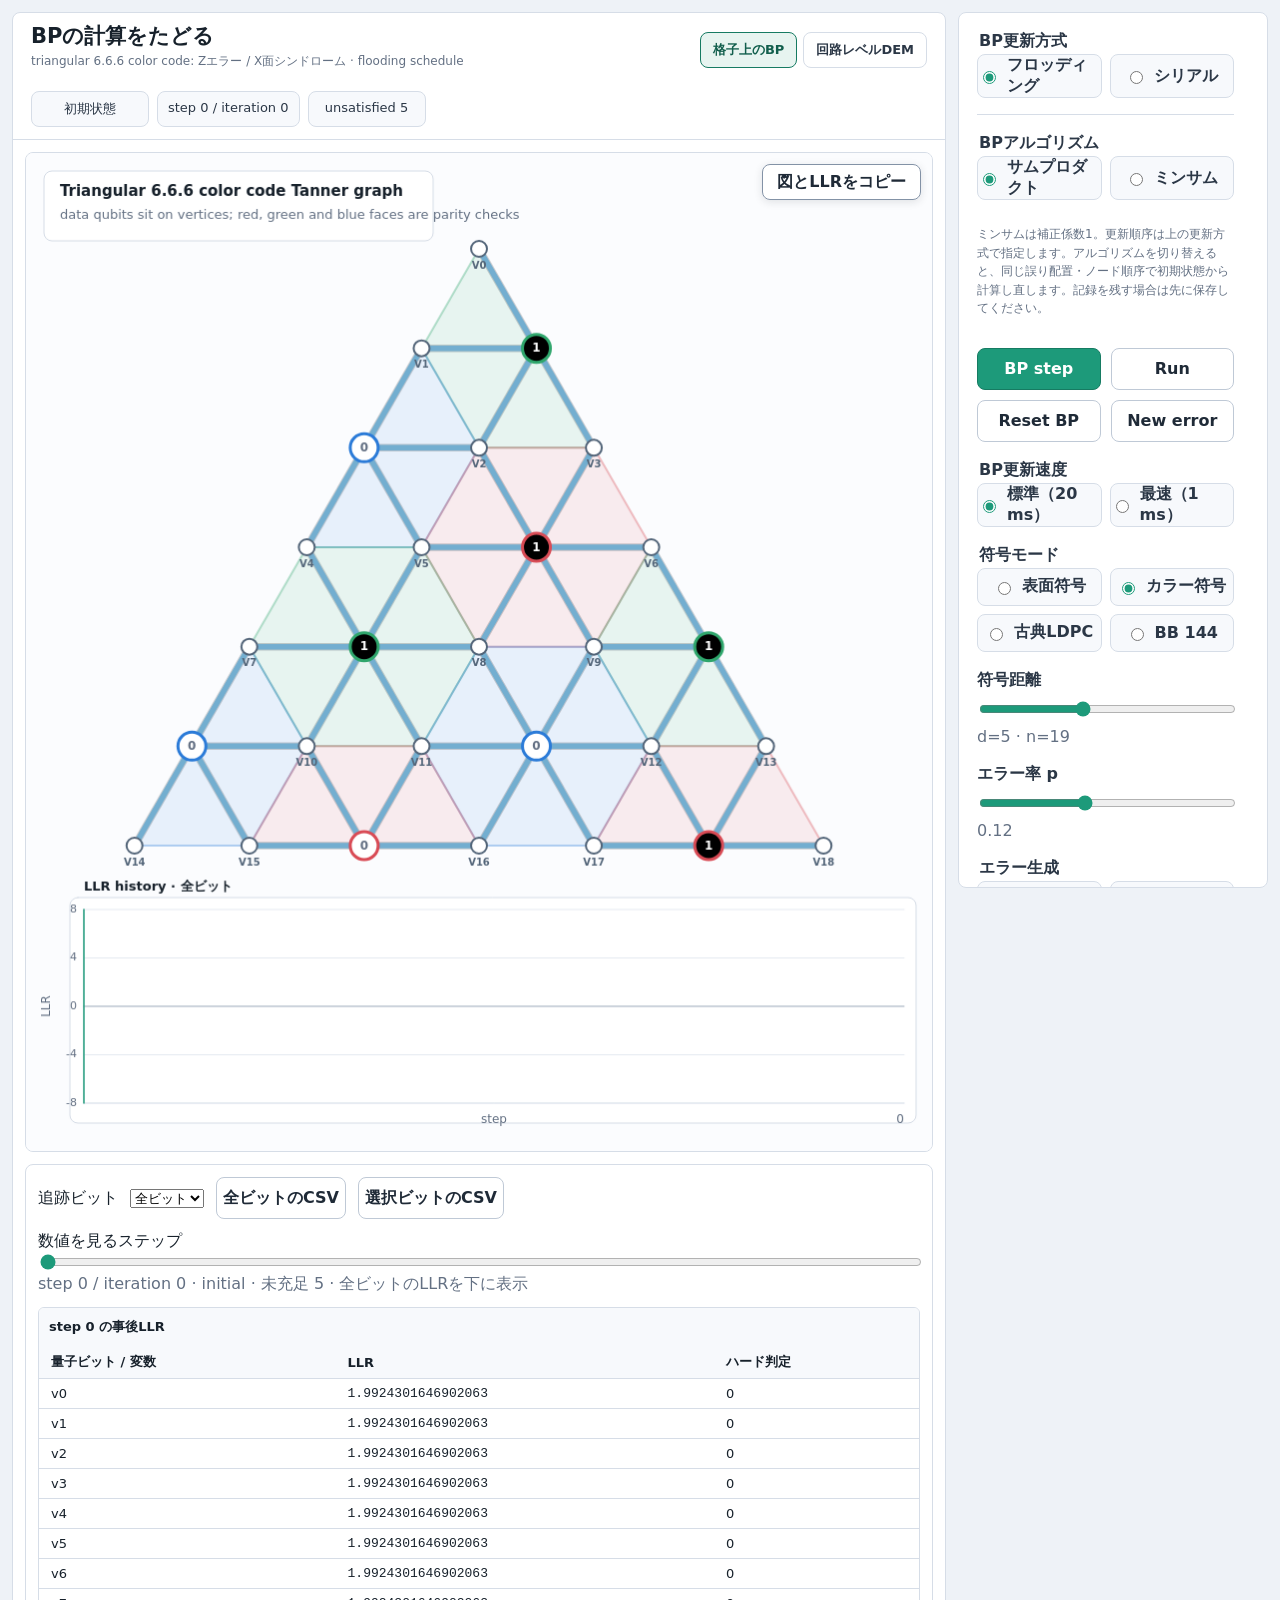
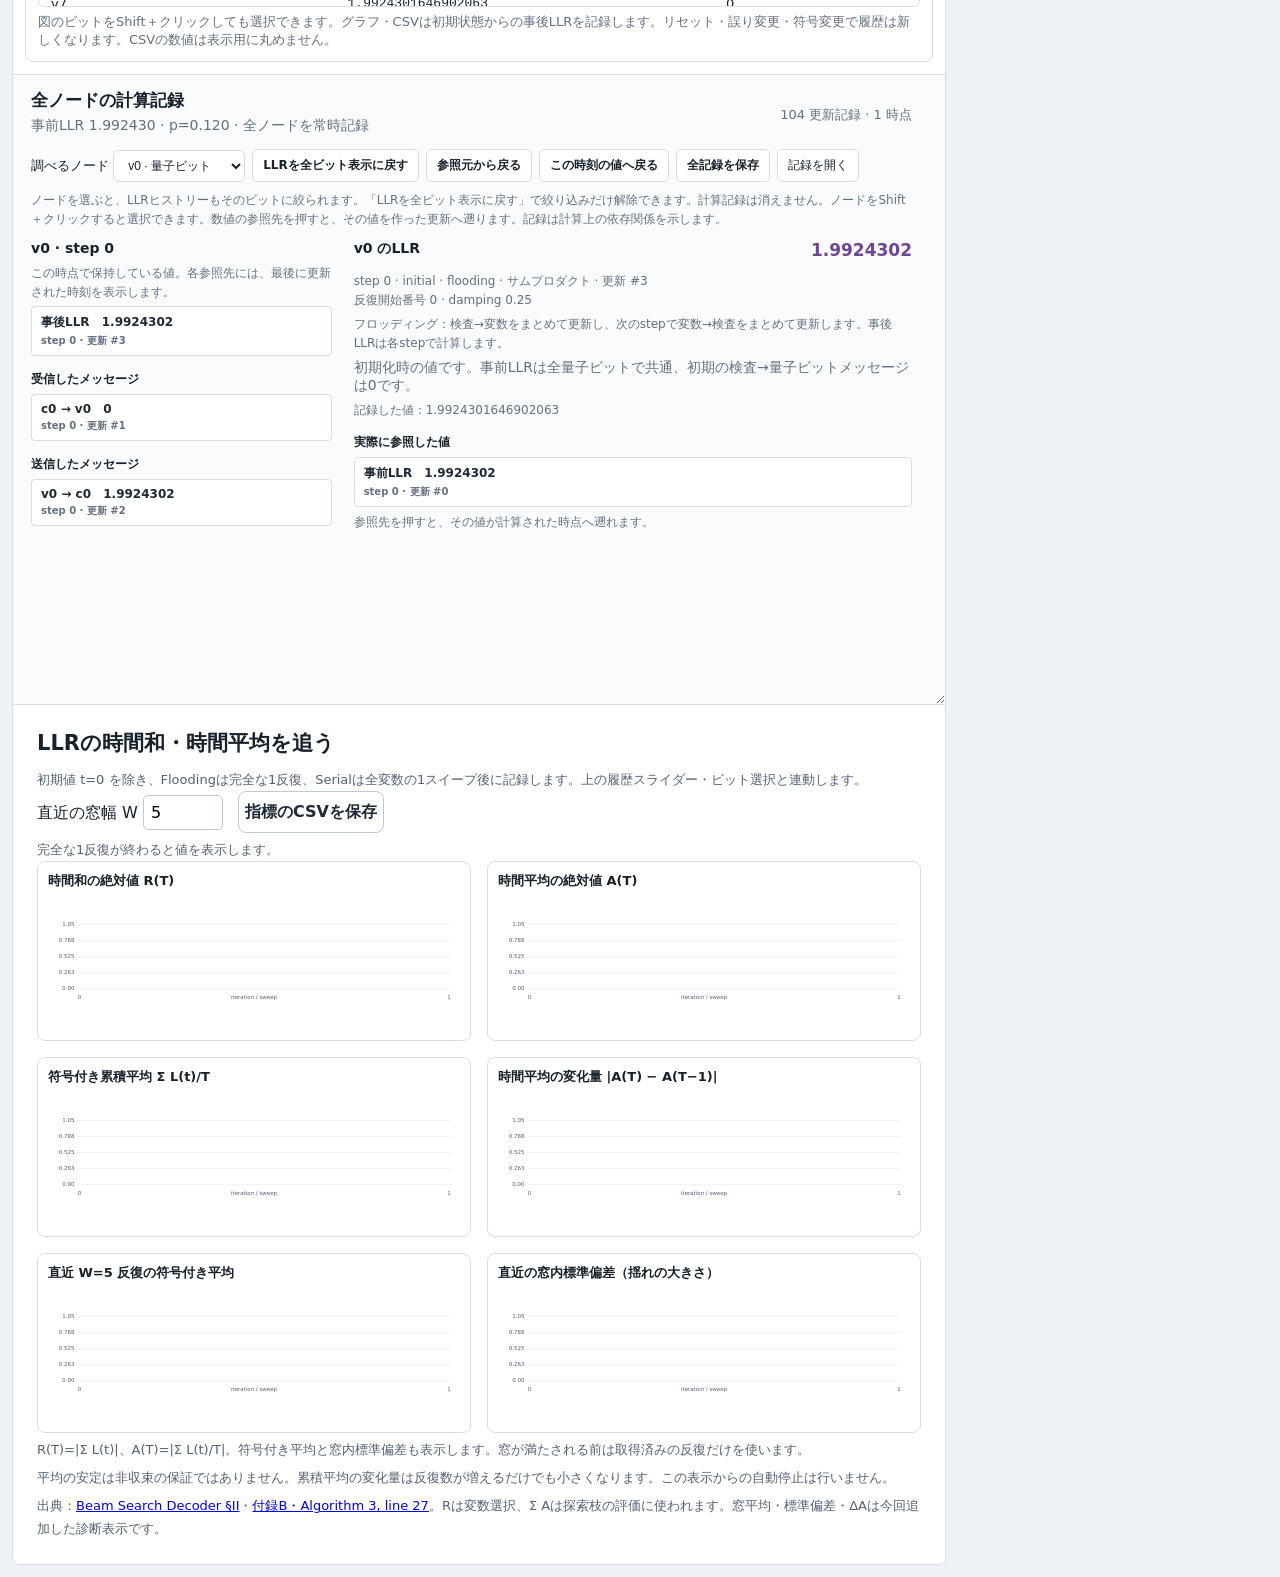
==== index.html @ b5818b8a "Continue ensemble histories after syndrome matches and export all BP histories" ====
<!doctype html>
<html lang="ja">
  <head>
    <meta charset="utf-8" />
    <meta name="viewport" content="width=device-width, initial-scale=1" />
    <title>BPの計算をたどる</title>
    <link rel="stylesheet" href="styles.css?v=large-20261025" /><link rel="stylesheet" href="trace.css?v=layout-20261029" />
  <link rel="stylesheet" href="metrics.css?v=20261112" />
    <link rel="stylesheet" href="ensemble.css?v=continue-20261113" />
  <link rel="stylesheet" href="llr-values.css?v=20261113" />
  </head>
  <body>
    <main class="app">
      <section class="workspace" aria-label="BP visualizer">
        <header class="topbar">
          <div>
            <h1>BPの計算をたどる</h1>
            <p id="modeDescription">Zエラー / Xシンドロームの belief propagation</p>
          </div>

          <nav class="pageNav" aria-label="visualizer pages"><a class="active" href="index.html">格子上のBP</a><a href="circuit-level.html">回路レベルDEM</a></nav>
          <div class="stats" aria-live="polite">
            <span id="phaseLabel">初期状態</span>
            <span id="iterationLabel">iteration 0</span>
            <span id="unsatLabel">unsatisfied 0</span>
          </div>
        </header>

        <div class="canvasShell">
          <canvas id="bpCanvas" width="1100" height="820"></canvas>
          <button id="copyImageButton" class="copyImageButton" type="button">図とLLRをコピー</button>
        </div>

        <section class="traceTracking" aria-label="LLR追跡" style="padding:12px;border:1px solid #d6dde7;border-radius:8px;background:#fff">
          <div style="display:flex;gap:12px;align-items:center;flex-wrap:wrap">
            <label for="llrBit">追跡ビット</label>
            <select id="llrBit" aria-label="追跡ビット"><option value="">全ビット</option></select>
            <button id="llrExportAll" type="button">全ビットのCSV</button>
            <button id="llrExportSelected" type="button" disabled>選択ビットのCSV</button>
          </div>
          <label for="llrCursor" style="display:block;margin-top:12px">数値を見るステップ</label>
          <input id="llrCursor" type="range" min="0" max="0" value="0" step="1" style="width:100%">
          <output id="llrValue" style="display:block;font-variant-numeric:tabular-nums;overflow-wrap:anywhere"></output>
          <div class="llrValuesWrap" tabindex="0" aria-label="選択stepのLLR値一覧">
            <table class="llrValuesTable">
              <caption id="llrValueCaption">step 0 の事後LLR</caption>
              <thead><tr><th scope="col">量子ビット / 変数</th><th scope="col">LLR</th><th scope="col">ハード判定</th></tr></thead>
              <tbody id="llrValueRows"></tbody>
            </table>
          </div>
          <p style="font-size:13px;color:#637083;margin-bottom:0">図のビットをShift＋クリックしても選択できます。グラフ・CSVは初期状態からの事後LLRを記録します。リセット・誤り変更・符号変更で履歴は新しくなります。CSVの数値は表示用に丸めません。</p>
        </section>

        <section id="ensembleResults" aria-label="ランダムBPの並列結果" hidden>
          <h2>ランダムBPの並列結果</h2>
          <p id="ensembleSummary"></p>
          <p>BP stepで全BPを1スイープずつ更新できます。Runで自動更新します。各BPのLLR履歴を同時表示します。横軸・縦軸とビットの色は全グラフで共通です。</p>
          <label><input id="ensembleEarlyStop" type="checkbox" /> シンドローム一致で早期終了する（次の実行から適用）</label>
          <div class="ensembleHistoryControls">
            <button id="ensembleSaveAll" type="button">全BPのLLR履歴を保存</button>
            <button id="ensembleHistoryRun" type="button">Run / 再開</button>
            <button id="ensembleHistoryStop" type="button">Stop / 一時停止</button>
            <button id="ensembleHistoryStep" type="button">BP step</button>
            <label>強調するビット <select id="ensembleFocusBit"><option value="">全ビット</option></select></label>
          </div>
          <div id="ensembleCharts" class="ensembleHistoryGrid"></div>
          <p>シンドローム一致は論理訂正の成功を保証しません。各BPは別Workerで実行し、実際のCPU同時実行数は端末に依存します。各BPのLLR履歴は保存しますが、単体Runの全メッセージ計算記録は保存しません。</p>
          <div class="ensembleTableWrap"><table><thead><tr><th>BP</th><th>状態</th><th>反復数</th><th>未充足数</th><th>詳細</th></tr></thead><tbody id="ensembleRows"></tbody></table></div>
        </section>

        <section class="tracePanel" aria-label="全ノードの計算記録" tabindex="0">
          <div class="traceHeading"><div><h2>全ノードの計算記録</h2><p id="tracePrior"></p></div><span id="traceCount"></span></div>
          <div class="traceToolbar">
            <label>調べるノード <select id="traceNode" aria-label="調べるノード"></select></label>
            <button id="traceShowAll" type="button">LLRを全ビット表示に戻す</button>
            <button id="traceBack" type="button">参照元から戻る</button>
            <button id="traceHome" type="button">この時刻の値へ戻る</button>
            <button id="traceExport" type="button">全記録を保存</button>
            <label class="fileButton">記録を開く<input type="file" id="traceImport" accept=".json" /></label>
          </div>
          <p class="traceHelp">ノードを選ぶと、LLRヒストリーもそのビットに絞られます。「LLRを全ビット表示に戻す」で絞り込みだけ解除できます。計算記録は消えません。ノードをShift＋クリックすると選択できます。数値の参照先を押すと、その値を作った更新へ遡ります。記録は計算上の依存関係を示します。</p>
          <div id="traceImportStatus" role="status"></div>
          <div class="traceColumns"><div id="traceSnapshot"></div><div id="traceDetail"></div></div>
        </section>
      </section>

      <aside class="panel" aria-label="controls">

        <fieldset class="boundaryGroup scheduleGroup">
          <legend>BP更新方式</legend>
          <label>
            <input type="radio" name="scheduleMode" value="flooding" checked />
            <span>フロッディング</span>
          </label>
          <label>
            <input type="radio" name="scheduleMode" value="serial" />
            <span>シリアル</span>
          </label>
        </fieldset>

        <fieldset class="boundaryGroup">
          <legend>BPアルゴリズム</legend>
          <label><input type="radio" name="algorithmMode" value="sum-product" checked /><span>サムプロダクト</span></label>
          <label><input type="radio" name="algorithmMode" value="min-sum" /><span>ミンサム</span></label>
        </fieldset>
        <p class="traceHelp">ミンサムは補正係数1。更新順序は上の更新方式で指定します。アルゴリズムを切り替えると、同じ誤り配置・ノード順序で初期状態から計算し直します。記録を残す場合は先に保存してください。</p>

        <div id="serialOrderGroup" class="serialOrderGroup" hidden>
          <fieldset class="boundaryGroup">
            <legend>シリアル更新順序</legend>
            <label>
              <input type="radio" name="serialOrderMode" value="forward" checked />
              <span>昇順</span>
            </label>
            <label>
              <input type="radio" name="serialOrderMode" value="reverse" />
              <span>降順</span>
            </label>
            <label>
              <input type="radio" name="serialOrderMode" value="random" />
              <span>ランダム</span>
            </label>
          </fieldset>
          <div class="orderDisplay">
            <span>実際の更新順序</span>
            <output id="serialOrderValue">v0 → v1 → ...</output>
            <button id="reshuffleOrderButton" type="button" hidden>ランダム順序を再生成</button>
          </div>
          <div id="ensembleSettings" hidden>
            <div class="ensembleInputs">
              <label>並列数<input id="ensembleCount" type="number" min="1" max="32" step="1" value="4" /></label>
              <label>最大反復数<input id="ensembleIterations" type="number" min="1" max="500" step="1" value="50" /></label>
            </div>
            <div class="buttonGrid">
              <button id="ensembleStart" type="button">ランダムBPを並列Run</button>
              <button id="ensembleStop" type="button" disabled>並列実行を停止</button>
            </div>
            <p class="controlNote">開始時の符号・誤り・p・dampingを全BPで共有し、それぞれ異なる固定ランダム順序で初期状態から実行します。1反復＝全変数の1スイープです。</p>
            <div id="ensembleStatus" role="status"></div>
            <a href="#ensembleResults">並列結果を見る</a>
          </div>
        </div>

        <div class="buttonGrid">
          <button id="stepButton" class="primary" type="button">BP step</button>
          <button id="runButton" type="button">Run</button>
          <button id="resetButton" type="button">Reset BP</button>
          <button id="newButton" type="button">New error</button>
        </div>

        <fieldset class="boundaryGroup updateSpeedGroup">
          <legend>BP更新速度</legend>
          <label>
            <input type="radio" name="updateSpeed" value="20" checked />
            <span>標準（20 ms）</span>
          </label>
          <label>
            <input type="radio" name="updateSpeed" value="1" />
            <span>最速（1 ms）</span>
          </label>
        </fieldset>

        <fieldset class="boundaryGroup">
          <legend>符号モード</legend>
          <label>
            <input type="radio" name="codeMode" value="surface" />
            <span>表面符号</span>
          </label>
          <label>
            <input type="radio" name="codeMode" value="color" checked />
            <span>カラー符号</span>
          </label>
          <label>
            <input type="radio" name="codeMode" value="ldpc" />
            <span>古典LDPC</span>
          </label>
          <label>
            <input type="radio" name="codeMode" value="bb144" />
            <span>BB 144</span>
          </label>
        </fieldset>

        <div class="controlGroup">
          <label id="sizeLabel" for="distance">格子サイズ</label>
          <input id="distance" type="range" min="3" max="8" value="5" />
          <output id="distanceValue">5 x 5</output>
        </div>

        <div class="controlGroup">
          <label for="errorRate">エラー率 p</label>
          <input id="errorRate" type="range" min="1" max="28" value="12" />
          <output id="errorRateValue">0.12</output>
        </div>

        <fieldset class="boundaryGroup errorGenerationGroup">
          <legend>エラー生成</legend>
          <label>
            <input type="radio" name="errorGenerationMode" value="probability" checked />
            <span>確率 p</span>
          </label>
          <label>
            <input type="radio" name="errorGenerationMode" value="bounded" />
            <span>訂正保証内</span>
          </label>
        </fieldset>

        <div id="boundedErrorGroup" class="boundedErrorGroup" hidden>
          <div class="controlGroup">
            <label for="exactErrorCount">生成するデータ誤り数</label>
            <output id="exactErrorCountValue">2</output>
            <input id="exactErrorCount" type="range" min="0" max="2" value="2" />
          </div>
          <p id="correctionLimitNote" class="controlNote">d=5 の訂正保証数は t=2</p>
          <button id="samplePatternsButton" type="button">1,000パターン集計</button>
          <div id="sampleSummary" class="sampleSummary" aria-live="polite" hidden></div>
        </div>

        <div class="controlGroup">
          <label for="damping">damping</label>
          <input id="damping" type="range" min="0" max="90" value="25" />
          <output id="dampingValue">0.25</output>
        </div>

        <fieldset id="boundaryGroup" class="boundaryGroup">
          <legend>逃げられる境界</legend>
          <label>
            <input type="radio" name="boundaryMode" value="vertical" checked />
            <span>左右</span>
          </label>
          <label>
            <input type="radio" name="boundaryMode" value="horizontal" />
            <span>上下</span>
          </label>
        </fieldset>

        <label class="toggle">
          <input id="truthToggle" type="checkbox" />
          <span>隠れたエラーを表示</span>
        </label>

        <div class="legend">
          <div><span class="swatch red"></span>エラーらしい</div>
          <div><span class="swatch neutral"></span>不確か</div>
          <div><span class="swatch blue"></span>エラーなしらしい</div>
          <div><span class="dot dark"></span>syndrome = 1</div>
          <div><span class="dot pale"></span>syndrome = 0</div>
          <div id="colorLegend" class="colorLegend" hidden>
            <span class="dot colorCheck redCheck"></span>
            <span class="dot colorCheck greenCheck"></span>
            <span class="dot colorCheck blueCheck"></span>
            3色の面チェック
          </div>
        </div>

        <div class="meter">
          <div>
            <span>推定エラー数</span>
            <strong id="estimateCount">0</strong>
          </div>
          <div>
            <span>真のエラー数</span>
            <strong id="truthCount">0</strong>
          </div>
          <div>
            <span>syndrome一致</span>
            <strong id="matchLabel">0%</strong>
          </div>
        </div>
      </aside>
    </main>

    <script src="trace.js?v=algorithm-20261025"></script><script src="app.js?v=llr-values-20261113"></script>
  <script src="metrics.js?v=20261112"></script>
    <script src="ensemble.js?v=continue-20261113"></script>
  </body>
</html>
---- styles.css ----
:root {
  color-scheme: light;
  --ink: #17212b;
  --muted: #637083;
  --line: #d6dde7;
  --panel: #f7f9fc;
  --paper: #ffffff;
  --red: #d94b55;
  --blue: #2b7bd8;
  --gold: #e0a82e;
  --green: #1d9a7a;
}

* {
  box-sizing: border-box;
}

body {
  margin: 0;
  height: 100vh;
  overflow: hidden;
  background: #eef2f7;
  color: var(--ink);
  font-family:
    Inter, ui-sans-serif, system-ui, -apple-system, BlinkMacSystemFont, "Segoe UI",
    sans-serif;
}

button,
input {
  font: inherit;
}

.app {
  display: grid;
  grid-template-columns: minmax(0, 1fr) 320px;
  gap: 16px;
  height: 100vh;
  min-height: 0;
  padding: 16px;
}

.workspace,
.panel {
  background: var(--paper);
  border: 1px solid var(--line);
  border-radius: 8px;
  box-shadow: 0 18px 45px rgba(26, 37, 55, 0.08);
}

.workspace {
  display: grid;
  grid-template-rows: auto minmax(0, 1fr);
  overflow: hidden;
  min-height: 0;
}

.topbar {
  display: flex;
  align-items: center;
  justify-content: space-between;
  gap: 16px;
  padding: 18px 20px;
  border-bottom: 1px solid var(--line);
}

.pageNav {
  display: flex;
  gap: 6px;
  margin-left: auto;
}

.pageNav a {
  min-height: 36px;
  display: inline-flex;
  align-items: center;
  padding: 0 12px;
  border: 1px solid var(--line);
  border-radius: 8px;
  color: #2b3746;
  font-size: 13px;
  font-weight: 800;
  text-decoration: none;
}

.pageNav a.active,
.pageNav a:hover {
  border-color: #167b62;
  background: #e7f4f0;
  color: #125f4d;
}

h1 {
  margin: 0;
  font-size: 28px;
  line-height: 1.1;
  letter-spacing: 0;
}

p {
  margin: 6px 0 0;
  color: var(--muted);
  font-size: 14px;
}

.stats {
  display: flex;
  flex-wrap: wrap;
  justify-content: flex-end;
  gap: 8px;
}

.stats span,
.legend div,
.meter div {
  border: 1px solid var(--line);
  border-radius: 8px;
  background: var(--panel);
}

.stats span {
  min-width: 118px;
  padding: 8px 10px;
  text-align: center;
  font-size: 13px;
  color: #2b3746;
}

.canvasShell {
  position: relative;
  min-height: 0;
  padding: 12px;
}

.copyImageButton {
  position: absolute;
  z-index: 2;
  top: 24px;
  right: 24px;
  min-height: 36px;
  padding: 0 14px;
  border-color: #8392a6;
  background: rgba(255, 255, 255, 0.94);
  box-shadow: 0 2px 8px rgba(23, 33, 43, 0.12);
}

canvas {
  display: block;
  width: 100%;
  height: 100%;
  min-height: 560px;
  border: 1px solid var(--line);
  border-radius: 8px;
  background: #fbfcfe;
  cursor: pointer;
}

.panel {
  display: flex;
  flex-direction: column;
  gap: 18px;
  padding: 18px;
  min-height: 0;
  overflow-x: hidden;
  overflow-y: auto;
  overscroll-behavior: contain;
  scrollbar-gutter: stable;
}

.controlGroup {
  display: grid;
  grid-template-columns: 1fr auto;
  gap: 8px 12px;
  align-items: center;
}

.controlGroup label {
  color: #2b3746;
  font-weight: 700;
}

.boundaryGroup {
  display: grid;
  grid-template-columns: repeat(auto-fit, minmax(92px, 1fr));
  gap: 8px;
  margin: 0;
  padding: 0;
  border: 0;
}

.boundaryGroup[hidden],
.colorLegend[hidden] {
  display: none;
}

.boundaryGroup legend {
  grid-column: 1 / -1;
  margin-bottom: 2px;
  color: #2b3746;
  font-weight: 700;
}

.boundaryGroup label {
  display: flex;
  align-items: center;
  justify-content: center;
  gap: 8px;
  min-height: 38px;
  border: 1px solid var(--line);
  border-radius: 8px;
  background: var(--panel);
  color: #2b3746;
  font-weight: 800;
}

.boundaryGroup input {
  accent-color: var(--green);
}

.scheduleGroup {
  padding-bottom: 16px;
  border-bottom: 1px solid var(--line);
}

.serialOrderGroup {
  display: grid;
  gap: 10px;
  padding-bottom: 16px;
  border-bottom: 1px solid var(--line);
}

.serialOrderGroup[hidden] {
  display: none;
}

.serialOrderGroup .boundaryGroup {
  grid-template-columns: repeat(3, 1fr);
}

.updateSpeedGroup {
  grid-template-columns: repeat(2, 1fr);
}

.errorGenerationGroup {
  grid-template-columns: repeat(2, 1fr);
}

.boundedErrorGroup {
  display: grid;
  gap: 10px;
  padding: 12px;
  border: 1px solid var(--line);
  border-radius: 8px;
  background: var(--panel);
}

.boundedErrorGroup[hidden] {
  display: none;
}

.controlNote {
  margin: 0;
  font-size: 13px;
  line-height: 1.55;
}

.sampleSummary {
  padding: 10px;
  border-left: 3px solid var(--green);
  background: #ffffff;
  color: #2b3746;
  font-size: 13px;
  line-height: 1.55;
}

.orderDisplay {
  display: grid;
  gap: 6px;
  color: #2b3746;
  font-size: 13px;
  font-weight: 700;
}

.orderDisplay output {
  display: block;
  max-height: 82px;
  overflow: auto;
  padding: 9px 10px;
  border: 1px solid var(--line);
  border-radius: 8px;
  background: var(--panel);
  color: var(--muted);
  font-size: 12px;
  font-weight: 500;
  line-height: 1.55;
  overflow-wrap: anywhere;
}

.orderDisplay button {
  min-height: 36px;
}

.orderDisplay button[hidden] {
  display: none;
}

output {
  color: var(--muted);
  font-variant-numeric: tabular-nums;
}

input[type="range"] {
  grid-column: 1 / -1;
  width: 100%;
  accent-color: var(--green);
}

.buttonGrid {
  display: grid;
  grid-template-columns: 1fr 1fr;
  gap: 10px;
}

button {
  min-height: 42px;
  border: 1px solid #bfc9d6;
  border-radius: 8px;
  background: #ffffff;
  color: #1f2a37;
  font-weight: 800;
  cursor: pointer;
}

button:hover {
  border-color: #8392a6;
  background: #f5f8fb;
}

button.primary {
  border-color: #167b62;
  background: #1d9a7a;
  color: white;
}

.toggle {
  display: flex;
  gap: 10px;
  align-items: center;
  color: #2b3746;
  font-weight: 700;
}

.toggle input {
  width: 18px;
  height: 18px;
  accent-color: var(--gold);
}

.legend {
  display: grid;
  gap: 8px;
}

.legend div {
  display: flex;
  align-items: center;
  gap: 10px;
  min-height: 36px;
  padding: 8px 10px;
  color: #2b3746;
  font-size: 13px;
}

.swatch {
  width: 28px;
  height: 12px;
  border-radius: 8px;
  border: 1px solid rgba(0, 0, 0, 0.12);
}

.swatch.red {
  background: #ca0020;
}

.swatch.neutral {
  background: #f7f7f7;
}

.swatch.blue {
  background: #0571b0;
}

.dot {
  width: 15px;
  height: 15px;
  border-radius: 50%;
  border: 2px solid #24303d;
}

.dot.dark {
  background: #24303d;
}

.dot.pale {
  background: #ffffff;
}

.dot.colorCheck {
  width: 12px;
  height: 12px;
}

.redCheck {
  border-color: #d94b55;
}

.greenCheck {
  border-color: #2fa66c;
}

.blueCheck {
  border-color: #2b7bd8;
}

.meter {
  display: grid;
  gap: 8px;
  margin-top: auto;
}

.meter div {
  display: flex;
  justify-content: space-between;
  align-items: center;
  min-height: 42px;
  padding: 9px 10px;
}

.meter span {
  color: var(--muted);
  font-size: 13px;
}

.meter strong {
  font-size: 18px;
  font-variant-numeric: tabular-nums;
}

@media (max-width: 1080px) {
  body {
    height: auto;
    min-height: 100vh;
    overflow: auto;
  }

  .app {
    grid-template-columns: 1fr;
    height: auto;
    min-height: 100vh;
  }

  .panel {
    order: -1;
    max-height: none;
    overflow: visible;
  }

  .topbar {
    align-items: flex-start;
    flex-direction: column;
  }

  .pageNav {
    margin-left: 0;
  }

  .stats {
    justify-content: flex-start;
  }

  canvas {
    min-height: 480px;
  }
}
---- trace.css ----
.app {grid-template-columns:minmax(0,1fr) 310px;gap:12px;padding:12px}
.workspace,.panel{box-shadow:none}
.workspace{grid-template-rows:auto minmax(320px,1fr) minmax(270px,.85fr)}
h1{font-size:21px}.topbar{padding:12px 18px}.topbar p{margin:5px 0;font-size:12px}
.tracePanel{border-top:1px solid var(--line);overflow:auto;padding:14px 18px;background:#fafbfc;font-size:13px}
.traceHeading{display:flex;justify-content:space-between;gap:12px;align-items:center}
.traceHeading h2{font-size:17px;margin:0}.traceHeading p{margin:5px 0;color:var(--muted)}
#traceCount{font-variant-numeric:tabular-nums;color:var(--muted);white-space:nowrap}
.traceToolbar{display:flex;flex-wrap:wrap;align-items:center;gap:7px;margin:9px 0}
.traceToolbar button,.traceToolbar select,.fileButton{padding:7px 10px;font-size:12px;min-height:32px;border:1px solid var(--line);border-radius:5px;background:white;color:var(--ink)}
.fileButton{cursor:pointer}.fileButton input{display:none}
.traceHelp,.traceSub{color:var(--muted);font-size:12px;line-height:1.55}.traceHelp{margin:7px 0 12px}
.traceColumns{display:grid;grid-template-columns:minmax(180px,.7fr) minmax(270px,1.3fr);gap:22px}
.traceColumns h3{margin:0 0 8px;font-size:14px}.traceColumns h4{margin:15px 0 6px;font-size:12px}
.traceRef{display:block;text-align:left;width:100%;background:white;border:1px solid var(--line);border-radius:4px;padding:7px 9px;margin:5px 0;font-size:12px;cursor:pointer;overflow-wrap:anywhere}
.traceRef:hover{border-color:#755099;background:#f5f0fa}.traceRef strong{margin-left:8px;font-variant-numeric:tabular-nums}.traceRef small{display:block;color:var(--muted);margin-top:3px}
.traceEventTitle{display:flex;justify-content:space-between;gap:8px}.traceEventTitle strong{color:#704497;font-size:17px;font-variant-numeric:tabular-nums}
.traceFormula{font-family:ui-monospace,monospace;background:#eef2f6;padding:10px;line-height:1.6;overflow-wrap:anywhere}
.traceTerm{margin:2px 0 10px 10px;color:var(--muted);font-family:ui-monospace,monospace;font-size:11px}
#traceImportStatus{color:#704497;margin-bottom:8px}
@media(max-width:1080px){.app{grid-template-columns:1fr}.panel{order:0;max-height:420px;overflow:auto}.workspace{min-height:900px;grid-template-rows:auto 480px auto}.traceColumns{grid-template-columns:1fr 1.3fr}}
@media(max-width:600px){.traceColumns{grid-template-columns:1fr}.traceHeading{display:block}}
canvas{min-height:0}
@media(max-width:1080px){.workspace{align-content:start;grid-template-rows:max-content 480px max-content;min-height:0}.topbar{justify-content:flex-start}.tracePanel{max-height:650px}.app{align-content:start}.panel{min-height:300px}}

/* Keep the graph readable; let the document grow below it. */
body{height:auto;min-height:100vh;overflow:auto}
.app{height:auto;min-height:100vh;align-items:start}
.workspace{display:flex;flex-direction:column;min-width:0;overflow:hidden}
.canvasShell{flex:none;overflow:auto}
canvas{height:1000px;min-height:1000px;max-width:none}
.panel{position:sticky;top:12px;max-height:calc(100vh - 24px)}
.tracePanel{overflow:visible;max-height:none}
.topbar{flex-wrap:wrap}
@media(max-width:1080px){.workspace{min-height:0}.panel{position:static;max-height:none}.tracePanel{max-height:none}}

/* History controls belong with the inspector; scroll the record independently. */
.traceTracking{margin:0 12px 12px;flex:none}
.workspace .tracePanel{height:clamp(360px,70vh,760px);max-height:760px;min-height:0;overflow:auto;overscroll-behavior:contain;scrollbar-gutter:stable;flex:none;resize:vertical}
.tracePanel:focus-visible{outline:2px solid var(--green);outline-offset:-2px}
---- metrics.css ----
.temporalMetrics {padding:24px; background:white; border-top:1px solid #d6dde7;}
.temporalMetrics h2 {font-size:21px; margin:0 0 12px;}
.temporalMetrics p {font-size:13px; line-height:1.7; color:#536176; overflow-wrap:anywhere;}
.metricsActions {display:flex; flex-wrap:wrap; gap:15px; align-items:center;}
.metricsActions input {width:80px; padding:7px; border:1px solid #bbc8d7; border-radius:5px;}
#metricsCharts {display:grid; grid-template-columns:repeat(2,minmax(0,1fr)); gap:16px;}
#metricsCharts figure {margin:0; padding:10px; border:1px solid #d6dde7; border-radius:8px; min-width:0;}
#metricsCharts figcaption {font-size:13px; font-weight:600;}
#metricsCharts svg {display:block; width:100%; min-height:140px;}
#metricsCharts text {font:12px system-ui; fill:#536176;}
@media(max-width:1000px) {#metricsCharts {grid-template-columns:1fr;}}
---- ensemble.css ----
#ensembleSettings { display:grid; gap:10px; }
#ensembleSettings[hidden], #ensembleResults[hidden] { display:none; }
.ensembleInputs { display:grid; grid-template-columns:1fr 1fr; gap:10px; }
.ensembleInputs label { display:grid; gap:6px; font-size:13px; font-weight:700; }
.ensembleInputs input { width:100%; min-width:0; padding:8px; border:1px solid var(--line); border-radius:6px; }
#ensembleStatus { font-size:13px; color:var(--muted); overflow-wrap:anywhere; }
#ensembleResults { margin:12px; padding:16px; border:1px solid var(--line); border-radius:8px; }
#ensembleResults h2 { margin:0 0 8px; font-size:18px; }
#ensembleResults p { font-size:13px; line-height:1.5; }
.ensembleTableWrap { overflow-x:auto; }
#ensembleResults table { width:100%; border-collapse:collapse; font-size:13px; }
#ensembleResults th, #ensembleResults td { padding:10px 8px; text-align:left; border-bottom:1px solid var(--line); vertical-align:top; }
#ensembleResults details { min-width:150px; max-width:640px; }
#ensembleResults summary { cursor:pointer; }
#ensembleResults canvas { width:100%; height:auto; display:block; min-width:180px; }
.ensembleOrder { overflow-wrap:anywhere; max-width:600px; }

.ensembleHistoryGrid { display:grid; grid-template-columns:repeat(auto-fit,minmax(min(100%,360px),1fr)); gap:12px; }
.ensembleHistoryCard { min-width:0; border:1px solid var(--line); border-radius:6px; padding:10px; }
.ensembleHistoryCard h3 { font-size:14px; margin:0 0 8px; }

#ensembleCharts svg { display:block; width:100%; height:auto; aspect-ratio:640/200; min-height:0; max-height:none; }
#ensembleCharts { align-items:start; }

.ensembleHistoryControls { display:flex; gap:10px; align-items:center; flex-wrap:wrap; margin:12px 0; }
.ensembleHistoryControls button { padding:8px 14px; }
.ensembleFocusValue { overflow-wrap:anywhere; font-variant-numeric:tabular-nums; min-height:2em; }
---- llr-values.css ----
.llrValuesWrap { margin-top:12px; max-height:300px; overflow:auto; border:1px solid var(--line); border-radius:6px; }
.llrValuesTable { width:100%; border-collapse:collapse; font-size:13px; font-variant-numeric:tabular-nums; }
.llrValuesTable caption { padding:10px; text-align:left; font-weight:700; background:var(--panel); }
.llrValuesTable th { position:sticky; top:0; background:var(--panel); }
.llrValuesTable th,.llrValuesTable td { padding:7px 12px; text-align:left; border-bottom:1px solid var(--line); }
.llrValuesTable td:nth-child(2) { font-family:ui-monospace,monospace; overflow-wrap:anywhere; }
.llrValuesTable tbody tr:last-child td { border-bottom:0; }
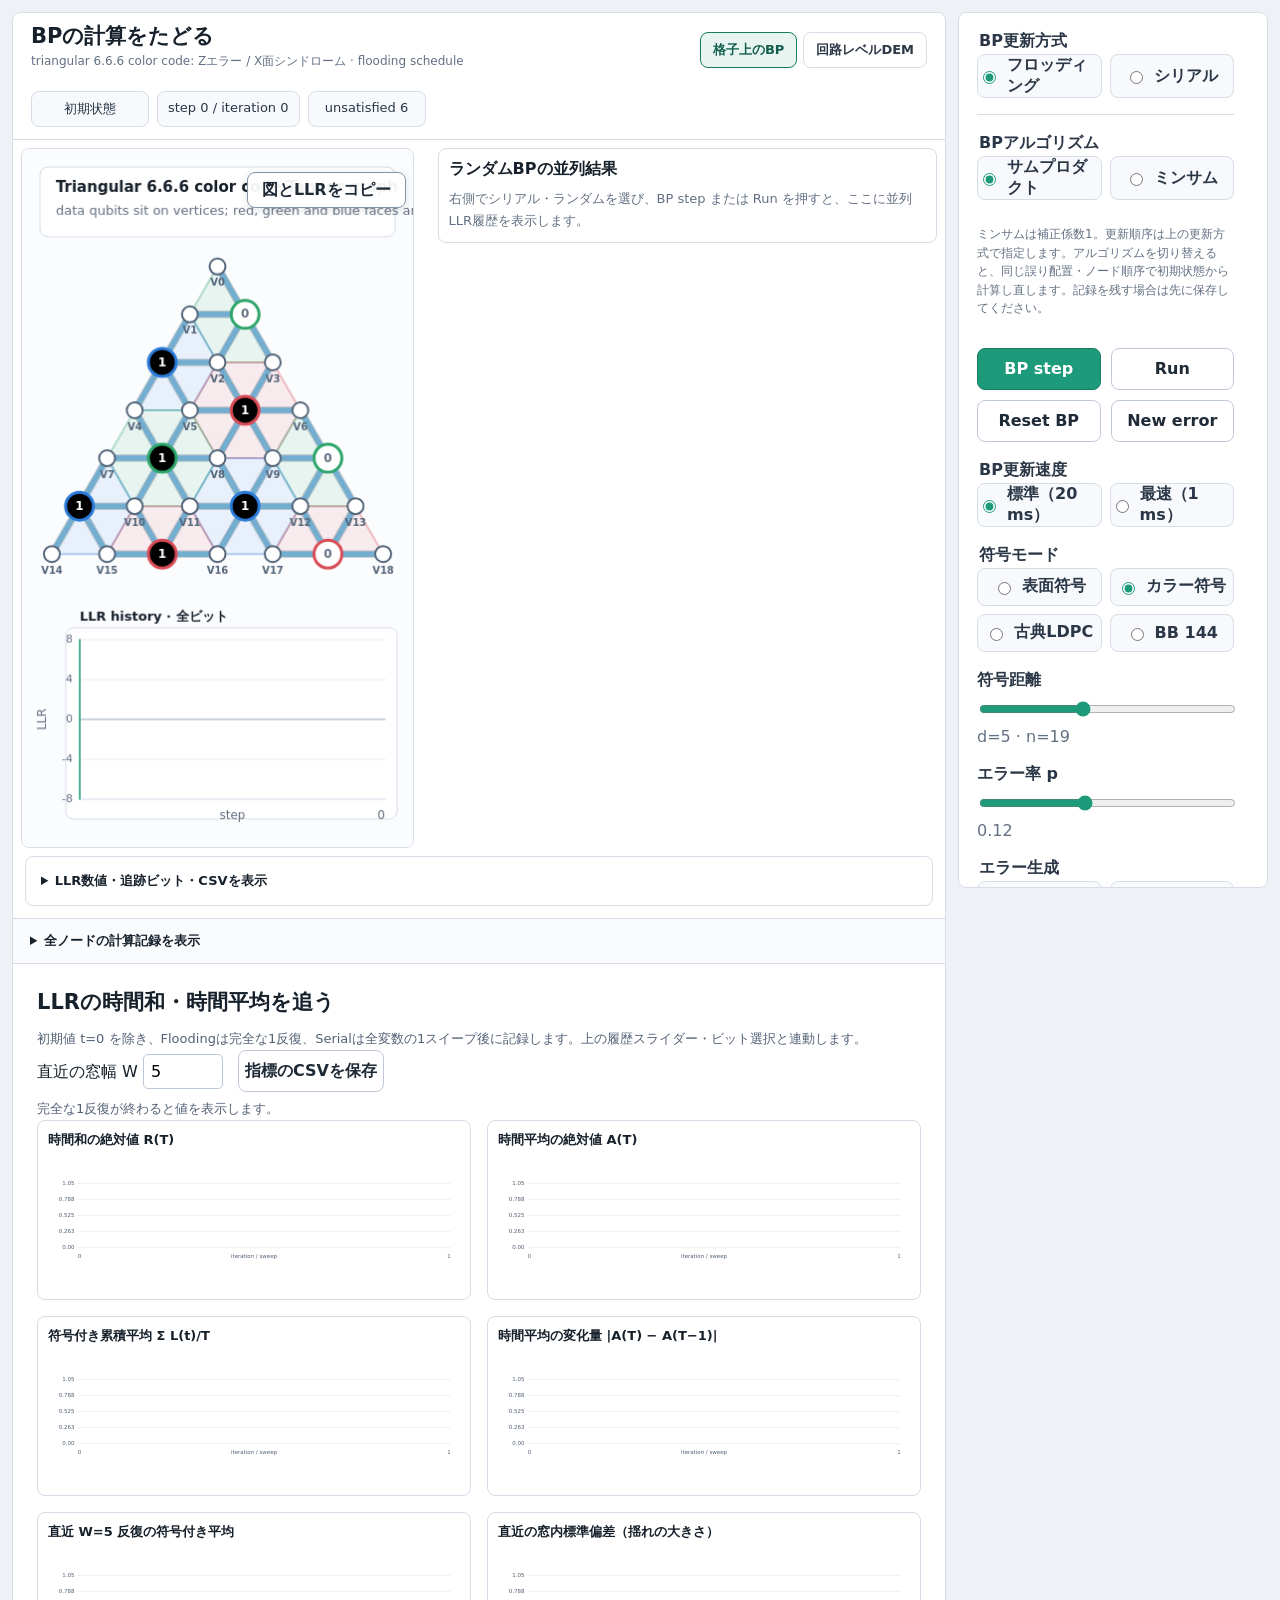
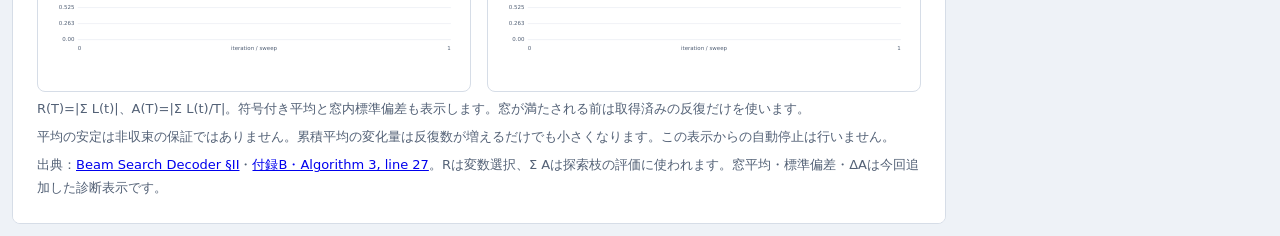
==== commit 88cdc9d1: "Show lattice and parallel LLR histories side by side in a compact overview" ====
--- a/index.html
+++ b/index.html
@@ -8,6 +8,7 @@
   <link rel="stylesheet" href="metrics.css?v=20261112" />
     <link rel="stylesheet" href="ensemble.css?v=continue-20261113" />
   <link rel="stylesheet" href="llr-values.css?v=20261113" />
+    <link rel="stylesheet" href="overview.css?v=20261113" />
   </head>
   <body>
     <main class="app">
@@ -26,30 +27,11 @@
           </div>
         </header>
 
+        <div class="overview">
         <div class="canvasShell">
           <canvas id="bpCanvas" width="1100" height="820"></canvas>
           <button id="copyImageButton" class="copyImageButton" type="button">図とLLRをコピー</button>
         </div>
-
-        <section class="traceTracking" aria-label="LLR追跡" style="padding:12px;border:1px solid #d6dde7;border-radius:8px;background:#fff">
-          <div style="display:flex;gap:12px;align-items:center;flex-wrap:wrap">
-            <label for="llrBit">追跡ビット</label>
-            <select id="llrBit" aria-label="追跡ビット"><option value="">全ビット</option></select>
-            <button id="llrExportAll" type="button">全ビットのCSV</button>
-            <button id="llrExportSelected" type="button" disabled>選択ビットのCSV</button>
-          </div>
-          <label for="llrCursor" style="display:block;margin-top:12px">数値を見るステップ</label>
-          <input id="llrCursor" type="range" min="0" max="0" value="0" step="1" style="width:100%">
-          <output id="llrValue" style="display:block;font-variant-numeric:tabular-nums;overflow-wrap:anywhere"></output>
-          <div class="llrValuesWrap" tabindex="0" aria-label="選択stepのLLR値一覧">
-            <table class="llrValuesTable">
-              <caption id="llrValueCaption">step 0 の事後LLR</caption>
-              <thead><tr><th scope="col">量子ビット / 変数</th><th scope="col">LLR</th><th scope="col">ハード判定</th></tr></thead>
-              <tbody id="llrValueRows"></tbody>
-            </table>
-          </div>
-          <p style="font-size:13px;color:#637083;margin-bottom:0">図のビットをShift＋クリックしても選択できます。グラフ・CSVは初期状態からの事後LLRを記録します。リセット・誤り変更・符号変更で履歴は新しくなります。CSVの数値は表示用に丸めません。</p>
-        </section>
 
         <section id="ensembleResults" aria-label="ランダムBPの並列結果" hidden>
           <h2>ランダムBPの並列結果</h2>
@@ -65,10 +47,37 @@
           </div>
           <div id="ensembleCharts" class="ensembleHistoryGrid"></div>
           <p>シンドローム一致は論理訂正の成功を保証しません。各BPは別Workerで実行し、実際のCPU同時実行数は端末に依存します。各BPのLLR履歴は保存しますが、単体Runの全メッセージ計算記録は保存しません。</p>
-          <div class="ensembleTableWrap"><table><thead><tr><th>BP</th><th>状態</th><th>反復数</th><th>未充足数</th><th>詳細</th></tr></thead><tbody id="ensembleRows"></tbody></table></div>
+          <details class="ensembleExtra"><summary>各BPの実行結果・更新順序・保存</summary><div class="ensembleTableWrap"><table><thead><tr><th>BP</th><th>状態</th><th>反復数</th><th>未充足数</th><th>詳細</th></tr></thead><tbody id="ensembleRows"></tbody></table></div></details>
         </section>
 
+        </div>
+
+        <section class="traceTracking" aria-label="LLR追跡" style="padding:12px;border:1px solid #d6dde7;border-radius:8px;background:#fff">
+          <details><summary>LLR数値・追跡ビット・CSVを表示</summary>
+
+          <div style="display:flex;gap:12px;align-items:center;flex-wrap:wrap">
+            <label for="llrBit">追跡ビット</label>
+            <select id="llrBit" aria-label="追跡ビット"><option value="">全ビット</option></select>
+            <button id="llrExportAll" type="button">全ビットのCSV</button>
+            <button id="llrExportSelected" type="button" disabled>選択ビットのCSV</button>
+          </div>
+          <label for="llrCursor" style="display:block;margin-top:12px">数値を見るステップ</label>
+          <input id="llrCursor" type="range" min="0" max="0" value="0" step="1" style="width:100%">
+          <output id="llrValue" style="display:block;font-variant-numeric:tabular-nums;overflow-wrap:anywhere"></output>
+          <div class="llrValuesWrap" tabindex="0" aria-label="選択stepのLLR値一覧">
+            <table class="llrValuesTable">
+              <caption id="llrValueCaption">step 0 の事後LLR</caption>
+              <thead><tr><th scope="col">量子ビット / 変数</th><th scope="col">LLR</th><th scope="col">ハード判定</th></tr></thead>
+              <tbody id="llrValueRows"></tbody>
+            </table>
+          </div>
+          <p style="font-size:13px;color:#637083;margin-bottom:0">図のビットをShift＋クリックしても選択できます。グラフ・CSVは初期状態からの事後LLRを記録します。リセット・誤り変更・符号変更で履歴は新しくなります。CSVの数値は表示用に丸めません。</p>
+                  </details>
+</section>
+
         <section class="tracePanel" aria-label="全ノードの計算記録" tabindex="0">
+          <details><summary>全ノードの計算記録を表示</summary>
+
           <div class="traceHeading"><div><h2>全ノードの計算記録</h2><p id="tracePrior"></p></div><span id="traceCount"></span></div>
           <div class="traceToolbar">
             <label>調べるノード <select id="traceNode" aria-label="調べるノード"></select></label>
@@ -81,7 +90,8 @@
           <p class="traceHelp">ノードを選ぶと、LLRヒストリーもそのビットに絞られます。「LLRを全ビット表示に戻す」で絞り込みだけ解除できます。計算記録は消えません。ノードをShift＋クリックすると選択できます。数値の参照先を押すと、その値を作った更新へ遡ります。記録は計算上の依存関係を示します。</p>
           <div id="traceImportStatus" role="status"></div>
           <div class="traceColumns"><div id="traceSnapshot"></div><div id="traceDetail"></div></div>
-        </section>
+                  </details>
+</section>
       </section>
 
       <aside class="panel" aria-label="controls">
@@ -269,7 +279,7 @@
       </aside>
     </main>
 
-    <script src="trace.js?v=algorithm-20261025"></script><script src="app.js?v=llr-values-20261113"></script>
+    <script src="trace.js?v=algorithm-20261025"></script><script src="app.js?v=overview-20261113"></script>
   <script src="metrics.js?v=20261112"></script>
     <script src="ensemble.js?v=continue-20261113"></script>
   </body>
--- a/overview.css
+++ b/overview.css
@@ -0,0 +1,20 @@
+.overview { display:grid; grid-template-columns:minmax(0,.9fr) minmax(0,1.1fr); gap:8px; align-items:start; padding:8px; }
+.overview .canvasShell { min-width:0; margin:0; padding:0; overflow:hidden; }
+.overview canvas { min-height:0; max-width:100%; }
+.overview #ensembleResults { min-width:0; margin:0; padding:10px; max-height:calc(100vh - 150px); overflow:auto; }
+.overview #ensembleResults[hidden] { display:block; }
+.overview #ensembleResults[hidden] > :not(h2) { display:none; }
+.overview #ensembleResults[hidden]::after { content:'右側でシリアル・ランダムを選び、BP step または Run を押すと、ここに並列LLR履歴を表示します。'; display:block; font-size:13px; line-height:1.7; color:#637083; }
+.overview #ensembleResults h2 { font-size:16px; }
+.overview #ensembleResults p { margin:5px 0; font-size:11px; }
+.overview .ensembleHistoryControls { gap:5px; margin:8px 0; }
+.overview .ensembleHistoryControls button { padding:6px 8px; font-size:12px; }
+.overview .ensembleHistoryGrid { grid-template-columns:repeat(2,minmax(0,1fr)); gap:6px; }
+.overview .ensembleHistoryCard { padding:6px; }
+.overview .ensembleHistoryCard h3 { font-size:12px; }
+.overview #ensembleCharts svg { min-height:105px; }
+.overview .ensembleFocusValue { font-size:11px; min-height:1.5em; }
+.workspace .tracePanel { height:auto; max-height:none; min-height:0; resize:none; padding:10px 14px; }
+.traceTracking > details > summary,.tracePanel > details > summary { cursor:pointer; font-size:13px; font-weight:700; padding:3px; }
+.ensembleExtra { font-size:12px; margin-top:10px; }
+@media(max-width:800px){.overview{grid-template-columns:minmax(0,1fr)}.overview #ensembleResults{max-height:none}.overview .ensembleHistoryGrid{grid-template-columns:repeat(2,minmax(0,1fr))}}
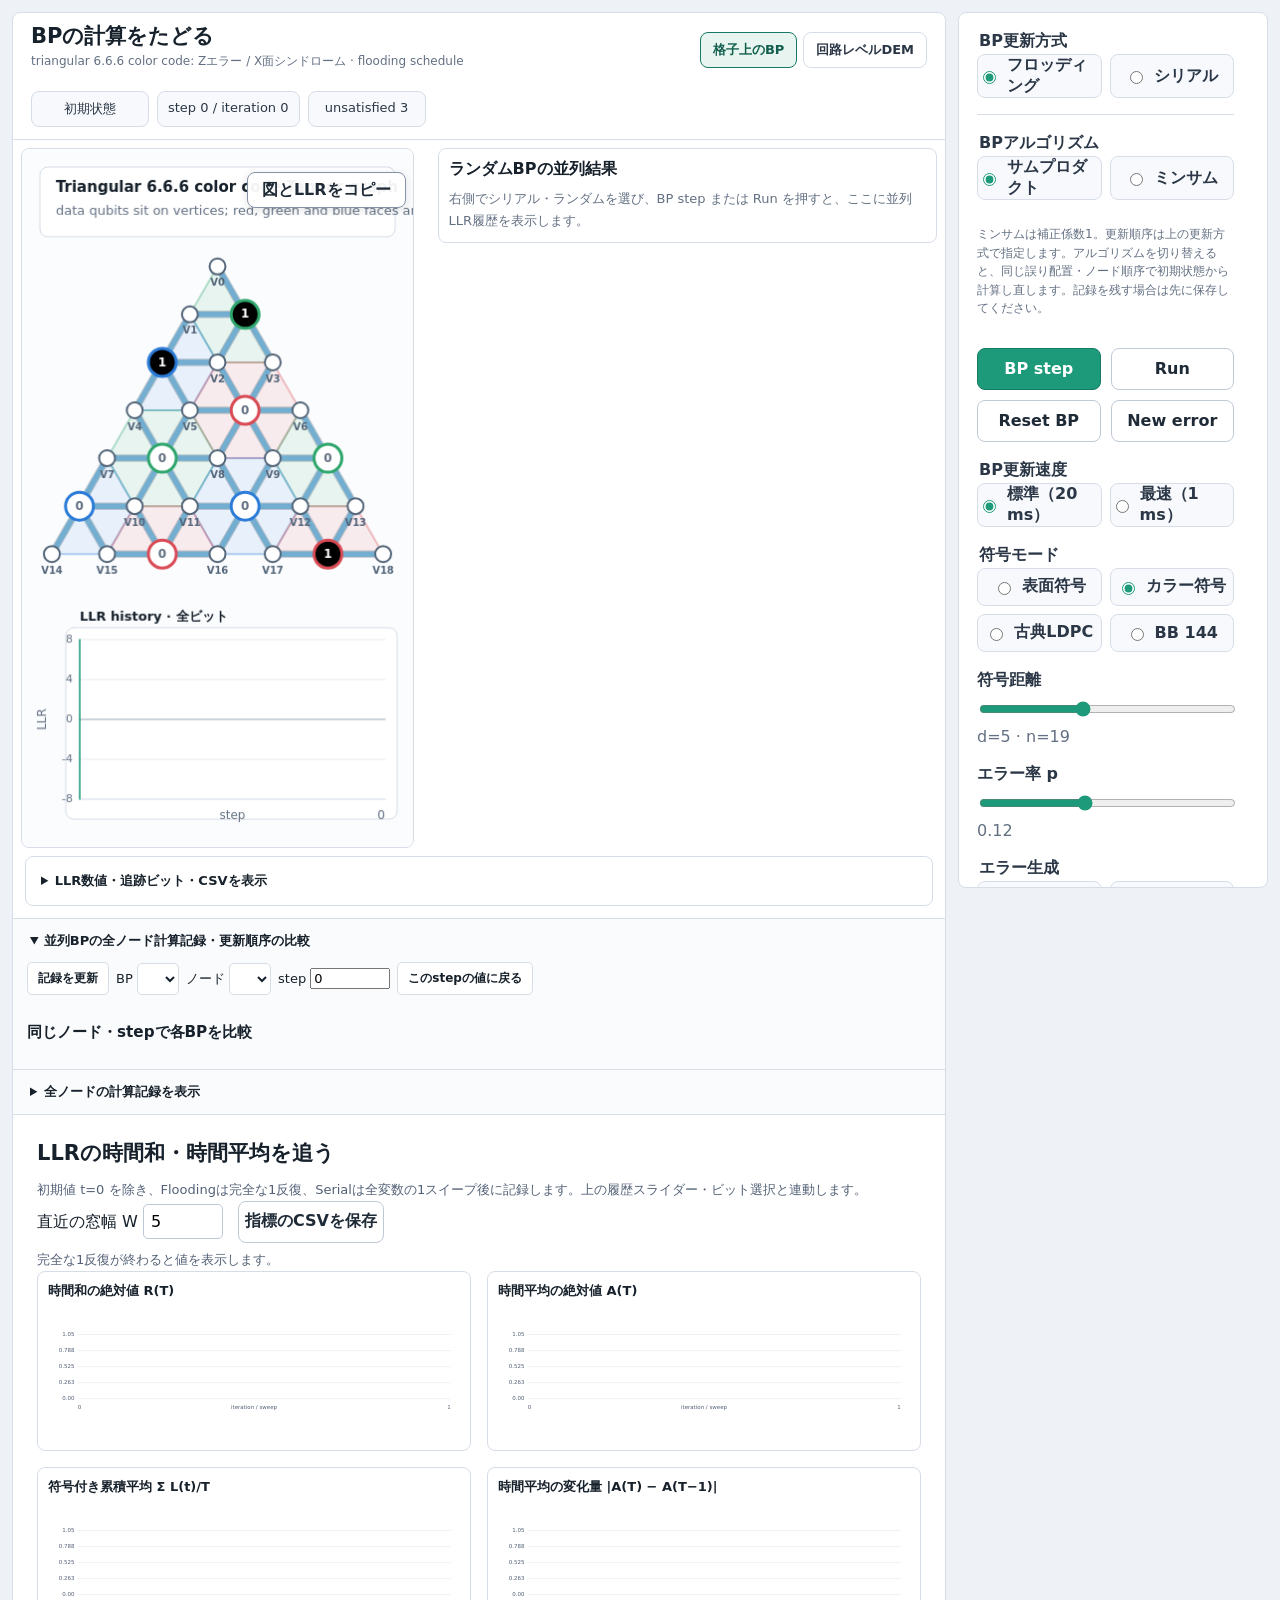
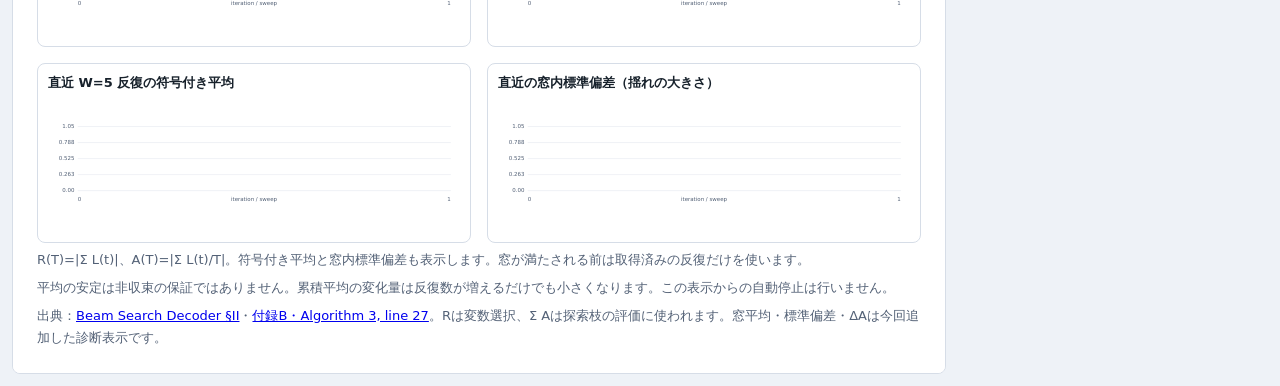
==== commit a1fac3ba: "Record and inspect full per-worker BP message dependencies and schedule comparisons" ====
--- a/index.html
+++ b/index.html
@@ -6,7 +6,7 @@
     <title>BPの計算をたどる</title>
     <link rel="stylesheet" href="styles.css?v=large-20261025" /><link rel="stylesheet" href="trace.css?v=layout-20261029" />
   <link rel="stylesheet" href="metrics.css?v=20261112" />
-    <link rel="stylesheet" href="ensemble.css?v=continue-20261113" />
+    <link rel="stylesheet" href="ensemble.css?v=records-20261113" />
   <link rel="stylesheet" href="llr-values.css?v=20261113" />
     <link rel="stylesheet" href="overview.css?v=20261113" />
   </head>
@@ -39,14 +39,14 @@
           <p>BP stepで全BPを1スイープずつ更新できます。Runで自動更新します。各BPのLLR履歴を同時表示します。横軸・縦軸とビットの色は全グラフで共通です。</p>
           <label><input id="ensembleEarlyStop" type="checkbox" /> シンドローム一致で早期終了する（次の実行から適用）</label>
           <div class="ensembleHistoryControls">
-            <button id="ensembleSaveAll" type="button">全BPのLLR履歴を保存</button>
+            <button id="ensembleSaveAll" type="button">全BPの全計算記録を保存</button>
             <button id="ensembleHistoryRun" type="button">Run / 再開</button>
             <button id="ensembleHistoryStop" type="button">Stop / 一時停止</button>
             <button id="ensembleHistoryStep" type="button">BP step</button>
             <label>強調するビット <select id="ensembleFocusBit"><option value="">全ビット</option></select></label>
           </div>
           <div id="ensembleCharts" class="ensembleHistoryGrid"></div>
-          <p>シンドローム一致は論理訂正の成功を保証しません。各BPは別Workerで実行し、実際のCPU同時実行数は端末に依存します。各BPのLLR履歴は保存しますが、単体Runの全メッセージ計算記録は保存しません。</p>
+          <p>シンドローム一致は論理訂正の成功を保証しません。各BPは別Workerで実行し、実際のCPU同時実行数は端末に依存します。各BPのLLR履歴は保存しますが、各BPの全メッセージ計算記録も保存します。</p>
           <details class="ensembleExtra"><summary>各BPの実行結果・更新順序・保存</summary><div class="ensembleTableWrap"><table><thead><tr><th>BP</th><th>状態</th><th>反復数</th><th>未充足数</th><th>詳細</th></tr></thead><tbody id="ensembleRows"></tbody></table></div></details>
         </section>
 
@@ -75,6 +75,20 @@
                   </details>
 </section>
 
+        <section class="tracePanel ensembleInspector">
+          <details open><summary>並列BPの全ノード計算記録・更新順序の比較</summary>
+            <div class="traceToolbar">
+              <button id="parallelInspectRefresh" type="button">記録を更新</button>
+              <label>BP <select id="parallelInspectBP"></select></label>
+              <label>ノード <select id="parallelInspectNode"></select></label>
+              <label>step <input id="parallelInspectStep" type="number" min="0" value="0" style="width:80px"></label>
+              <button id="parallelInspectSnapshot" type="button">このstepの値に戻る</button>
+            </div>
+            <p id="parallelInspectOrder" class="traceHelp"></p>
+            <div class="traceColumns"><div id="parallelInspectValues"></div><div id="parallelInspectEvent"></div></div>
+            <h3>同じノード・stepで各BPを比較</h3><div id="parallelInspectCompare" style="overflow:auto"></div>
+          </details>
+        </section>
         <section class="tracePanel" aria-label="全ノードの計算記録" tabindex="0">
           <details><summary>全ノードの計算記録を表示</summary>
 
@@ -281,6 +295,7 @@
 
     <script src="trace.js?v=algorithm-20261025"></script><script src="app.js?v=overview-20261113"></script>
   <script src="metrics.js?v=20261112"></script>
-    <script src="ensemble.js?v=continue-20261113"></script>
+    <script src="ensemble.js?v=records-20261113"></script>
+    <script src="parallel-inspector.js?v=records-20261113"></script>
   </body>
 </html>
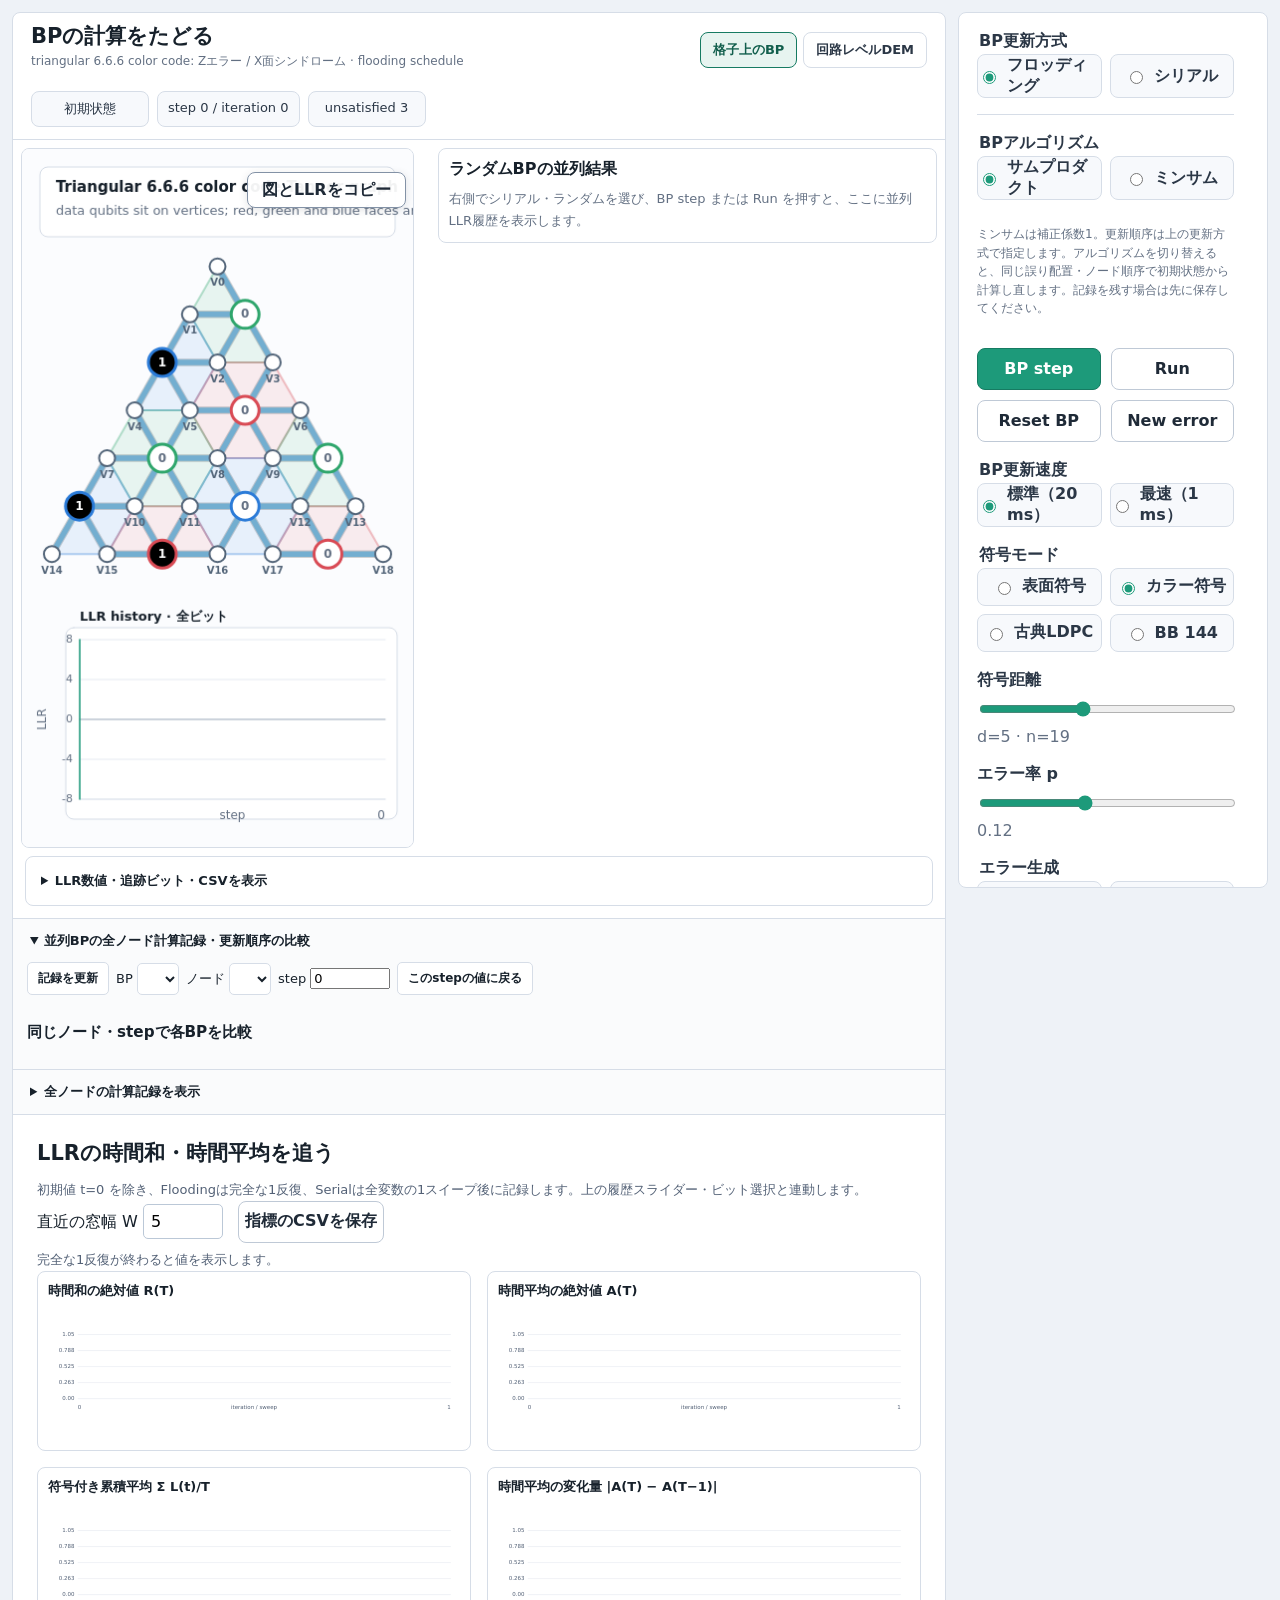
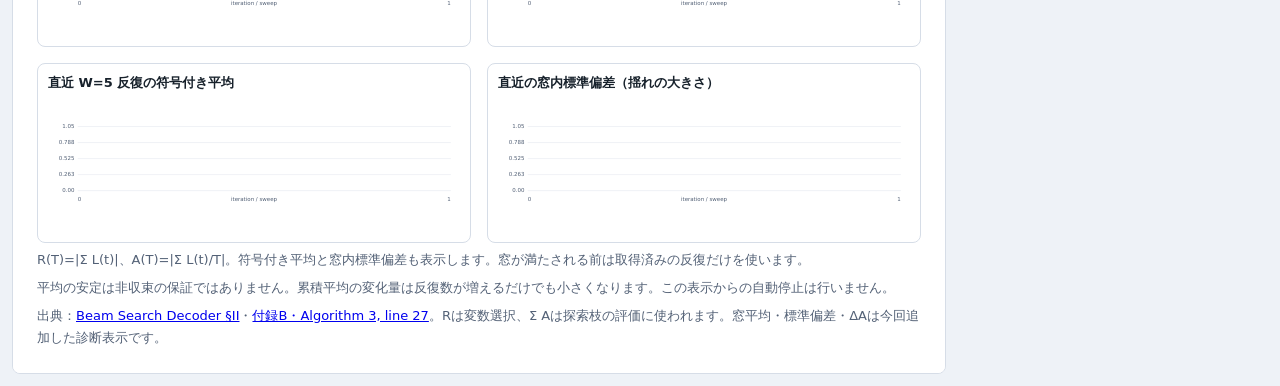
==== commit 1c478c74: "Use document scrolling for expanded BP records and histories" ====
--- a/index.html
+++ b/index.html
@@ -8,7 +8,7 @@
   <link rel="stylesheet" href="metrics.css?v=20261112" />
     <link rel="stylesheet" href="ensemble.css?v=records-20261113" />
   <link rel="stylesheet" href="llr-values.css?v=20261113" />
-    <link rel="stylesheet" href="overview.css?v=20261113" />
+    <link rel="stylesheet" href="overview.css?v=scroll-20261113" />
   </head>
   <body>
     <main class="app">
--- a/overview.css
+++ b/overview.css
@@ -1,7 +1,7 @@
 .overview { display:grid; grid-template-columns:minmax(0,.9fr) minmax(0,1.1fr); gap:8px; align-items:start; padding:8px; }
 .overview .canvasShell { min-width:0; margin:0; padding:0; overflow:hidden; }
 .overview canvas { min-height:0; max-width:100%; }
-.overview #ensembleResults { min-width:0; margin:0; padding:10px; max-height:calc(100vh - 150px); overflow:auto; }
+.overview #ensembleResults { min-width:0; margin:0; padding:10px; max-height:none; overflow:visible; }
 .overview #ensembleResults[hidden] { display:block; }
 .overview #ensembleResults[hidden] > :not(h2) { display:none; }
 .overview #ensembleResults[hidden]::after { content:'右側でシリアル・ランダムを選び、BP step または Run を押すと、ここに並列LLR履歴を表示します。'; display:block; font-size:13px; line-height:1.7; color:#637083; }
@@ -14,7 +14,11 @@
 .overview .ensembleHistoryCard h3 { font-size:12px; }
 .overview #ensembleCharts svg { min-height:105px; }
 .overview .ensembleFocusValue { font-size:11px; min-height:1.5em; }
-.workspace .tracePanel { height:auto; max-height:none; min-height:0; resize:none; padding:10px 14px; }
+.workspace .tracePanel { height:auto; max-height:none; min-height:0; resize:none; overflow:visible; overscroll-behavior:auto; scrollbar-gutter:auto; padding:10px 14px; }
 .traceTracking > details > summary,.tracePanel > details > summary { cursor:pointer; font-size:13px; font-weight:700; padding:3px; }
 .ensembleExtra { font-size:12px; margin-top:10px; }
 @media(max-width:800px){.overview{grid-template-columns:minmax(0,1fr)}.overview #ensembleResults{max-height:none}.overview .ensembleHistoryGrid{grid-template-columns:repeat(2,minmax(0,1fr))}}
+
+/* Expanded records participate in the document scroll, without nested vertical panes. */
+.workspace .llrValuesWrap { max-height:none; overflow:visible; }
+.workspace .ensembleTableWrap { max-height:none; overflow:visible; }
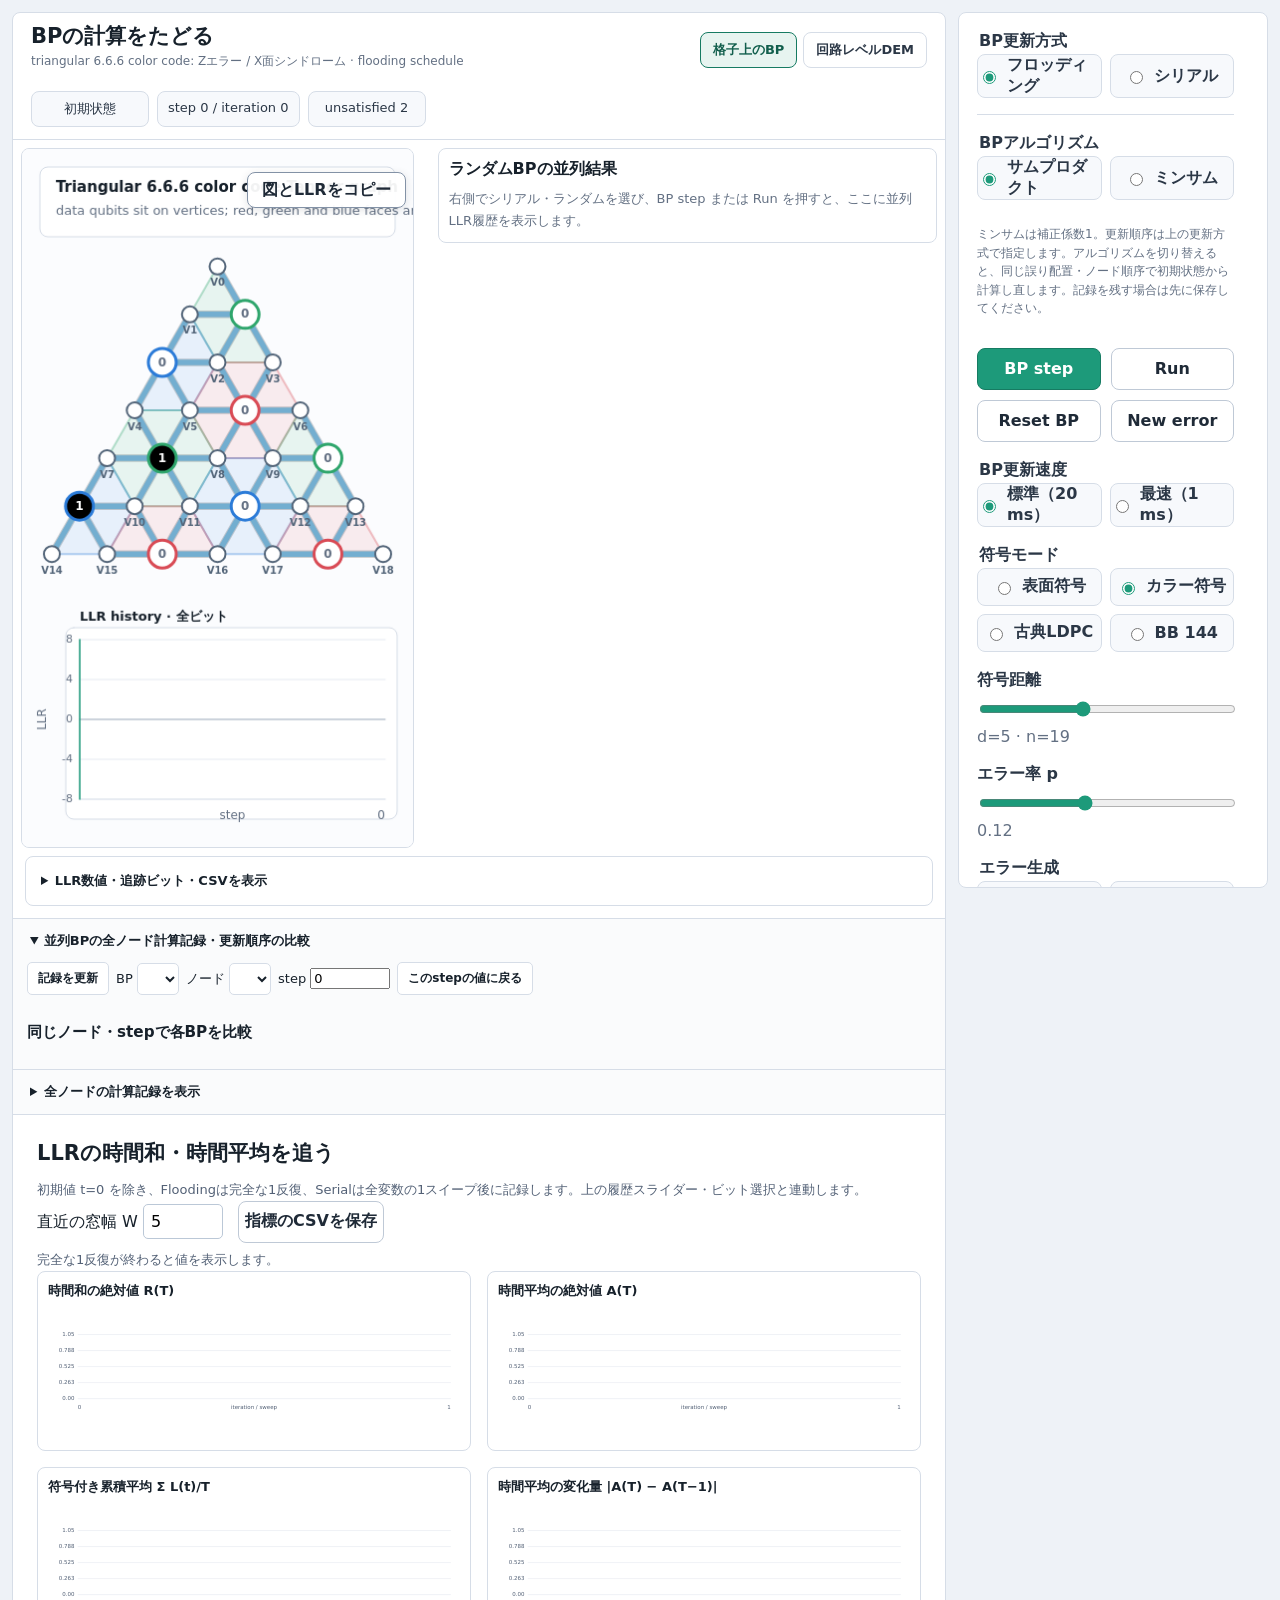
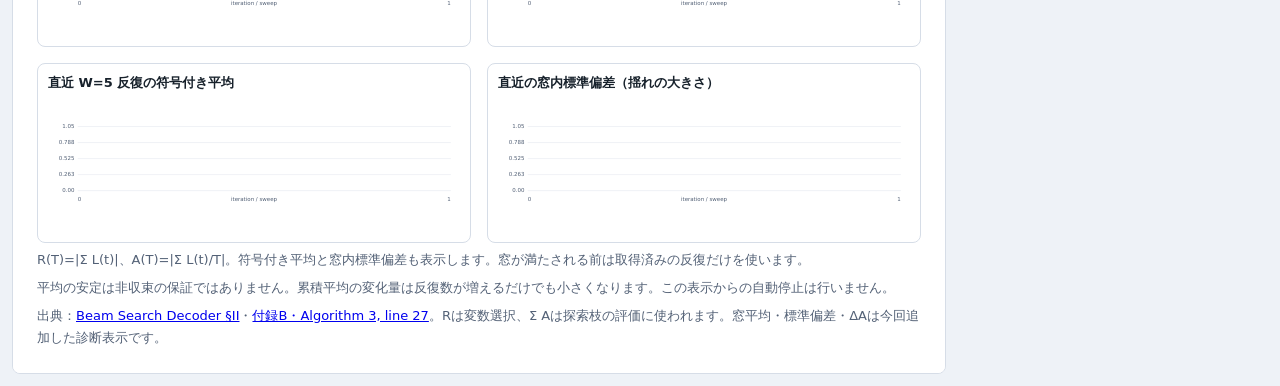
==== commit 0e447d5f: "Display update order directly below each parallel BP history" ====
--- a/index.html
+++ b/index.html
@@ -6,7 +6,7 @@
     <title>BPの計算をたどる</title>
     <link rel="stylesheet" href="styles.css?v=large-20261025" /><link rel="stylesheet" href="trace.css?v=layout-20261029" />
   <link rel="stylesheet" href="metrics.css?v=20261112" />
-    <link rel="stylesheet" href="ensemble.css?v=records-20261113" />
+    <link rel="stylesheet" href="ensemble.css?v=order-20261113" />
   <link rel="stylesheet" href="llr-values.css?v=20261113" />
     <link rel="stylesheet" href="overview.css?v=scroll-20261113" />
   </head>
@@ -295,7 +295,7 @@
 
     <script src="trace.js?v=algorithm-20261025"></script><script src="app.js?v=overview-20261113"></script>
   <script src="metrics.js?v=20261112"></script>
-    <script src="ensemble.js?v=records-20261113"></script>
+    <script src="ensemble.js?v=order-20261113"></script>
     <script src="parallel-inspector.js?v=records-20261113"></script>
   </body>
 </html>
--- a/ensemble.css
+++ b/ensemble.css
@@ -25,3 +25,5 @@
 .ensembleHistoryControls { display:flex; gap:10px; align-items:center; flex-wrap:wrap; margin:12px 0; }
 .ensembleHistoryControls button { padding:8px 14px; }
 .ensembleFocusValue { overflow-wrap:anywhere; font-variant-numeric:tabular-nums; min-height:2em; }
+
+.overview #ensembleResults .ensembleCardOrder { margin:8px 0 0; padding:7px; background:#f3f6fa; border-radius:4px; font-size:12px; line-height:1.7; overflow-wrap:anywhere; }
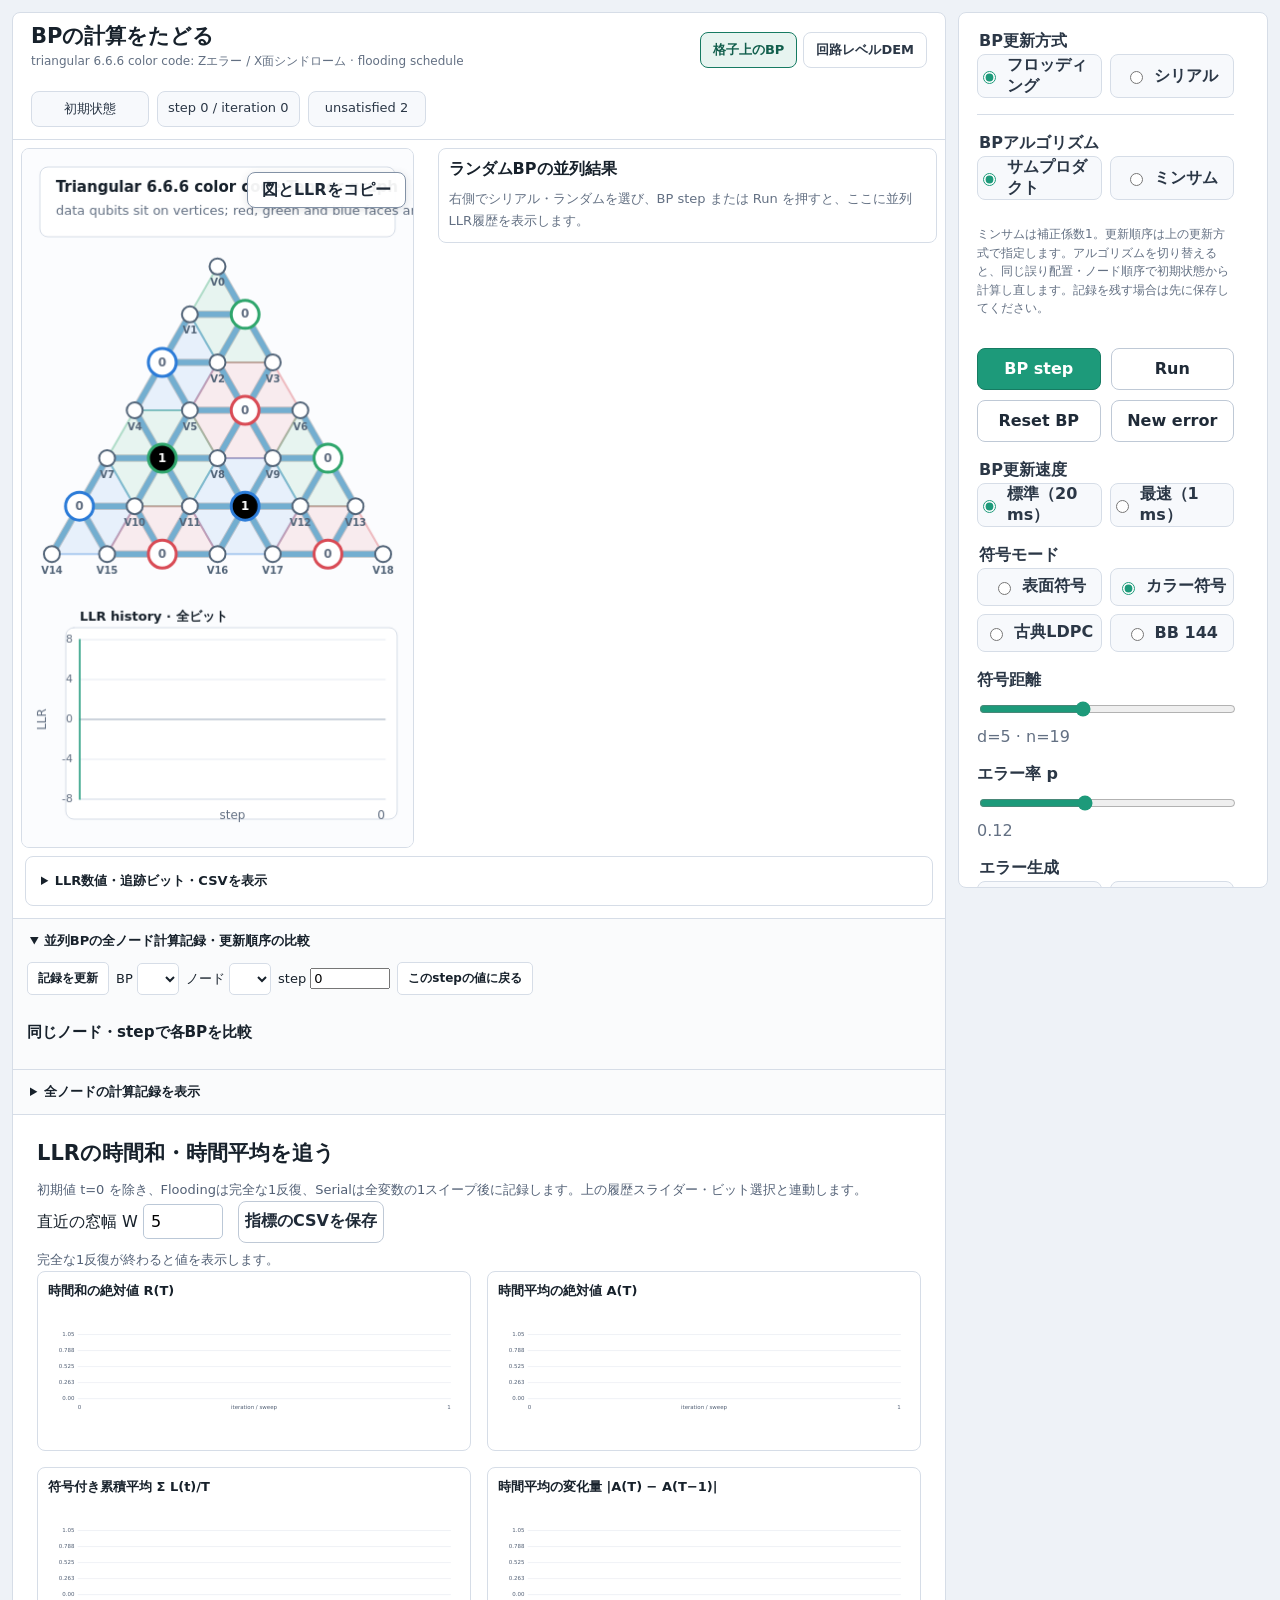
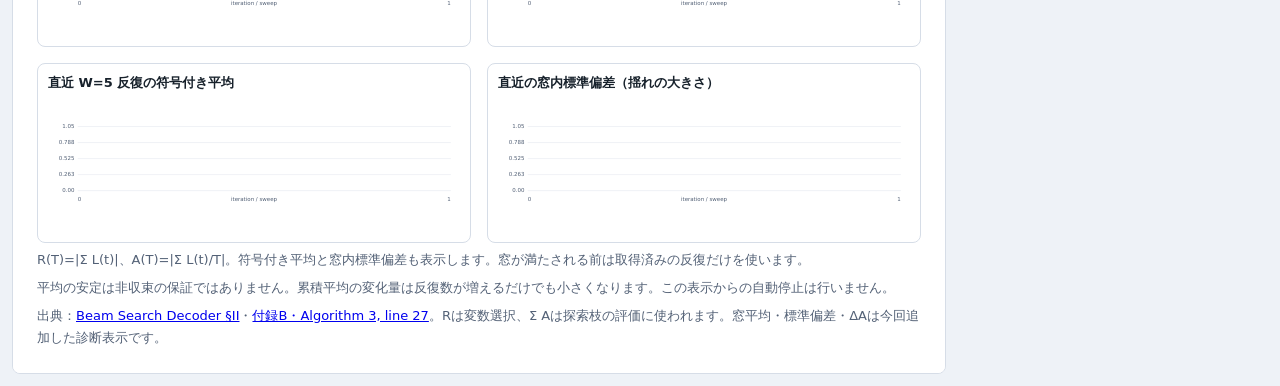
==== commit 2c5f071b: "Visualize ensemble update orders as a linked node position matrix" ====
--- a/index.html
+++ b/index.html
@@ -6,7 +6,7 @@
     <title>BPの計算をたどる</title>
     <link rel="stylesheet" href="styles.css?v=large-20261025" /><link rel="stylesheet" href="trace.css?v=layout-20261029" />
   <link rel="stylesheet" href="metrics.css?v=20261112" />
-    <link rel="stylesheet" href="ensemble.css?v=order-20261113" />
+    <link rel="stylesheet" href="ensemble.css?v=matrix-20261113" />
   <link rel="stylesheet" href="llr-values.css?v=20261113" />
     <link rel="stylesheet" href="overview.css?v=scroll-20261113" />
   </head>
@@ -295,7 +295,7 @@
 
     <script src="trace.js?v=algorithm-20261025"></script><script src="app.js?v=overview-20261113"></script>
   <script src="metrics.js?v=20261112"></script>
-    <script src="ensemble.js?v=order-20261113"></script>
+    <script src="ensemble.js?v=matrix-20261113"></script>
     <script src="parallel-inspector.js?v=records-20261113"></script>
   </body>
 </html>
--- a/ensemble.css
+++ b/ensemble.css
@@ -27,3 +27,10 @@
 .ensembleFocusValue { overflow-wrap:anywhere; font-variant-numeric:tabular-nums; min-height:2em; }
 
 .overview #ensembleResults .ensembleCardOrder { margin:8px 0 0; padding:7px; background:#f3f6fa; border-radius:4px; font-size:12px; line-height:1.7; overflow-wrap:anywhere; }
+
+.ensembleOrderScroll { overflow-x:auto; }
+.ensembleOrderMatrix { border-collapse:collapse; font-size:11px; width:max-content; }
+.ensembleOrderMatrix th,.ensembleOrderMatrix td { padding:3px; white-space:nowrap; text-align:center; border-bottom:1px solid #dde3eb; }
+.ensembleOrderMatrix button { padding:5px; min-width:34px; border:2px solid transparent; border-radius:4px; color:#233044; cursor:pointer; }
+.ensembleOrderMatrix .orderSelected { border-color:#704497; font-weight:bold; }
+.ensembleOrderMatrix .orderDim { opacity:.35; }
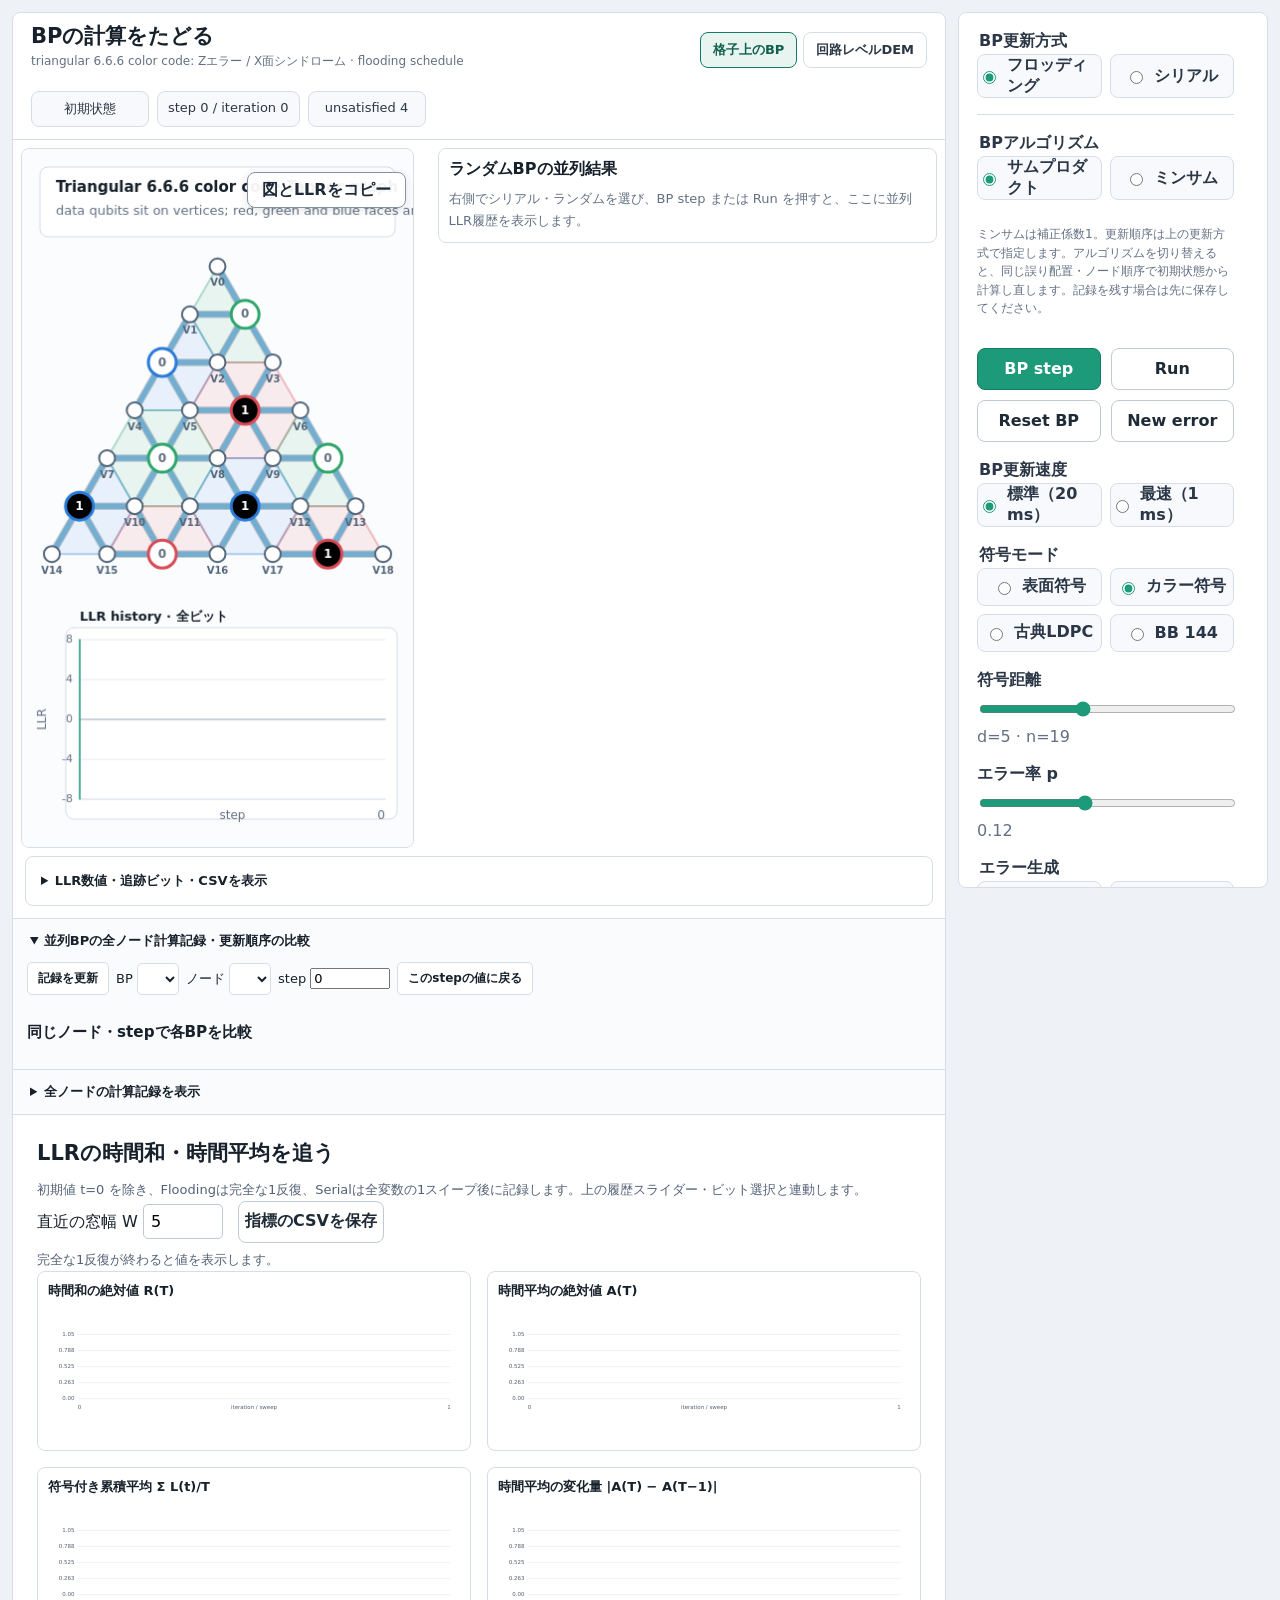
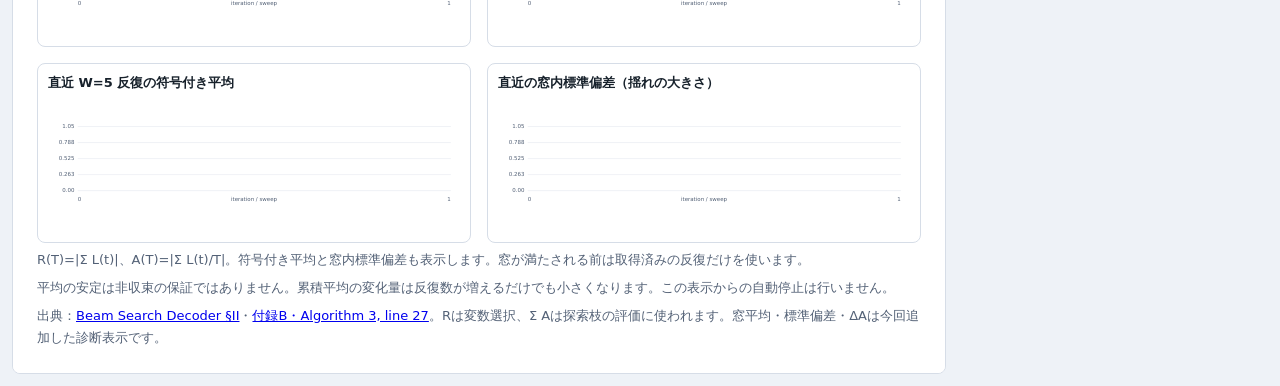
==== commit 5909c202: "Select ensemble nodes directly from LLR history lines" ====
--- a/index.html
+++ b/index.html
@@ -293,9 +293,9 @@
       </aside>
     </main>
 
-    <script src="trace.js?v=algorithm-20261025"></script><script src="app.js?v=overview-20261113"></script>
+    <script src="trace.js?v=algorithm-20261025"></script><script src="app.js?v=line-select-20261116"></script>
   <script src="metrics.js?v=20261112"></script>
-    <script src="ensemble.js?v=matrix-20261113"></script>
-    <script src="parallel-inspector.js?v=records-20261113"></script>
+    <script src="ensemble.js?v=line-select-20261116"></script>
+    <script src="parallel-inspector.js?v=line-select-20261116"></script>
   </body>
 </html>
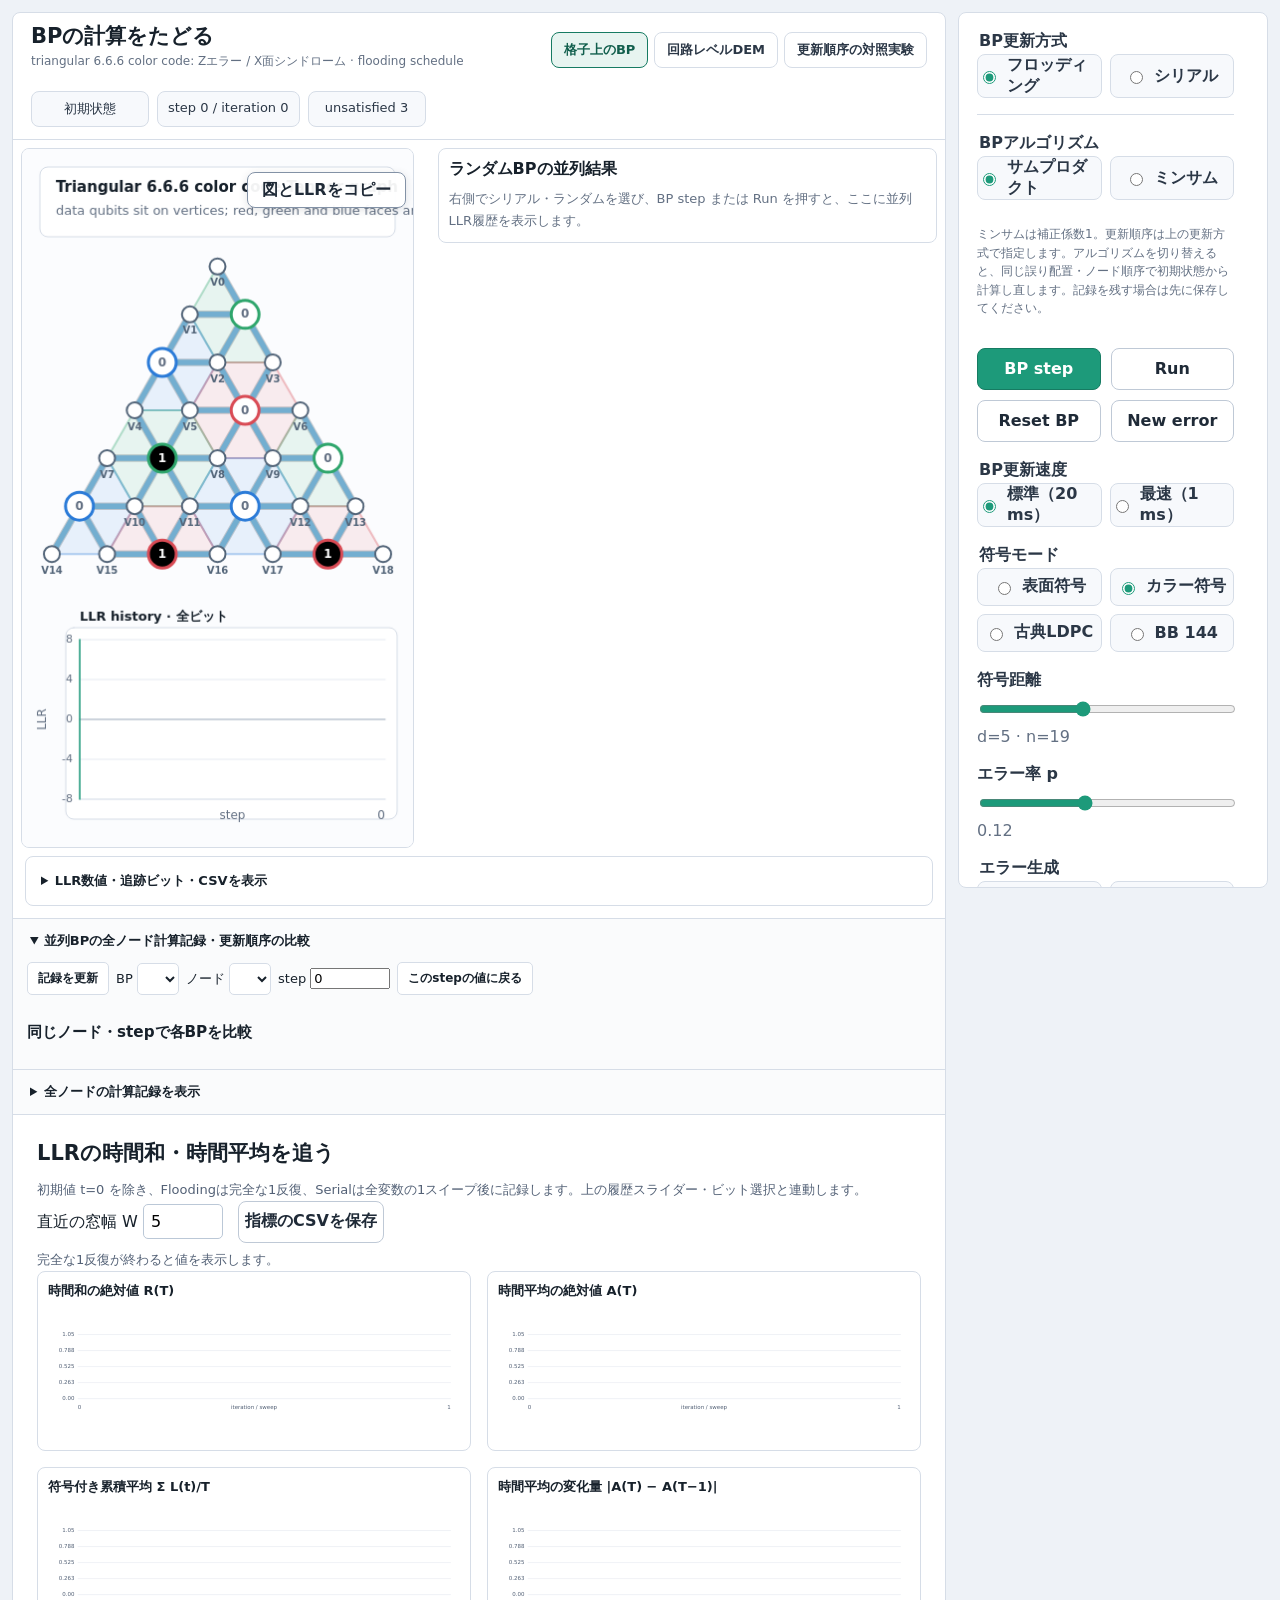
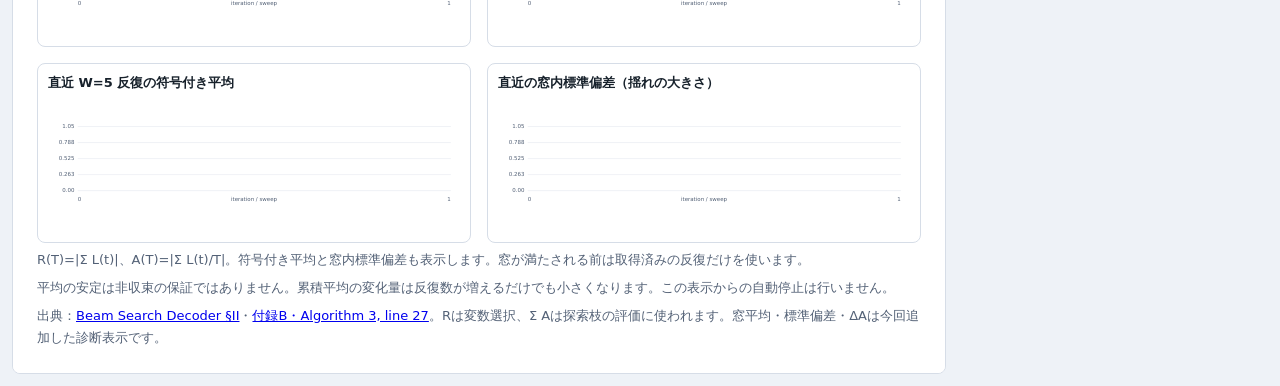
==== commit 43beeb29: "Link BP order experiment from index.html" ====
--- a/index.html
+++ b/index.html
@@ -19,7 +19,7 @@
             <p id="modeDescription">Zエラー / Xシンドロームの belief propagation</p>
           </div>
 
-          <nav class="pageNav" aria-label="visualizer pages"><a class="active" href="index.html">格子上のBP</a><a href="circuit-level.html">回路レベルDEM</a></nav>
+          <nav class="pageNav" aria-label="visualizer pages"><a class="active" href="index.html">格子上のBP</a><a href="circuit-level.html">回路レベルDEM</a><a href="order-experiment.html">更新順序の対照実験</a></nav>
           <div class="stats" aria-live="polite">
             <span id="phaseLabel">初期状態</span>
             <span id="iterationLabel">iteration 0</span>
